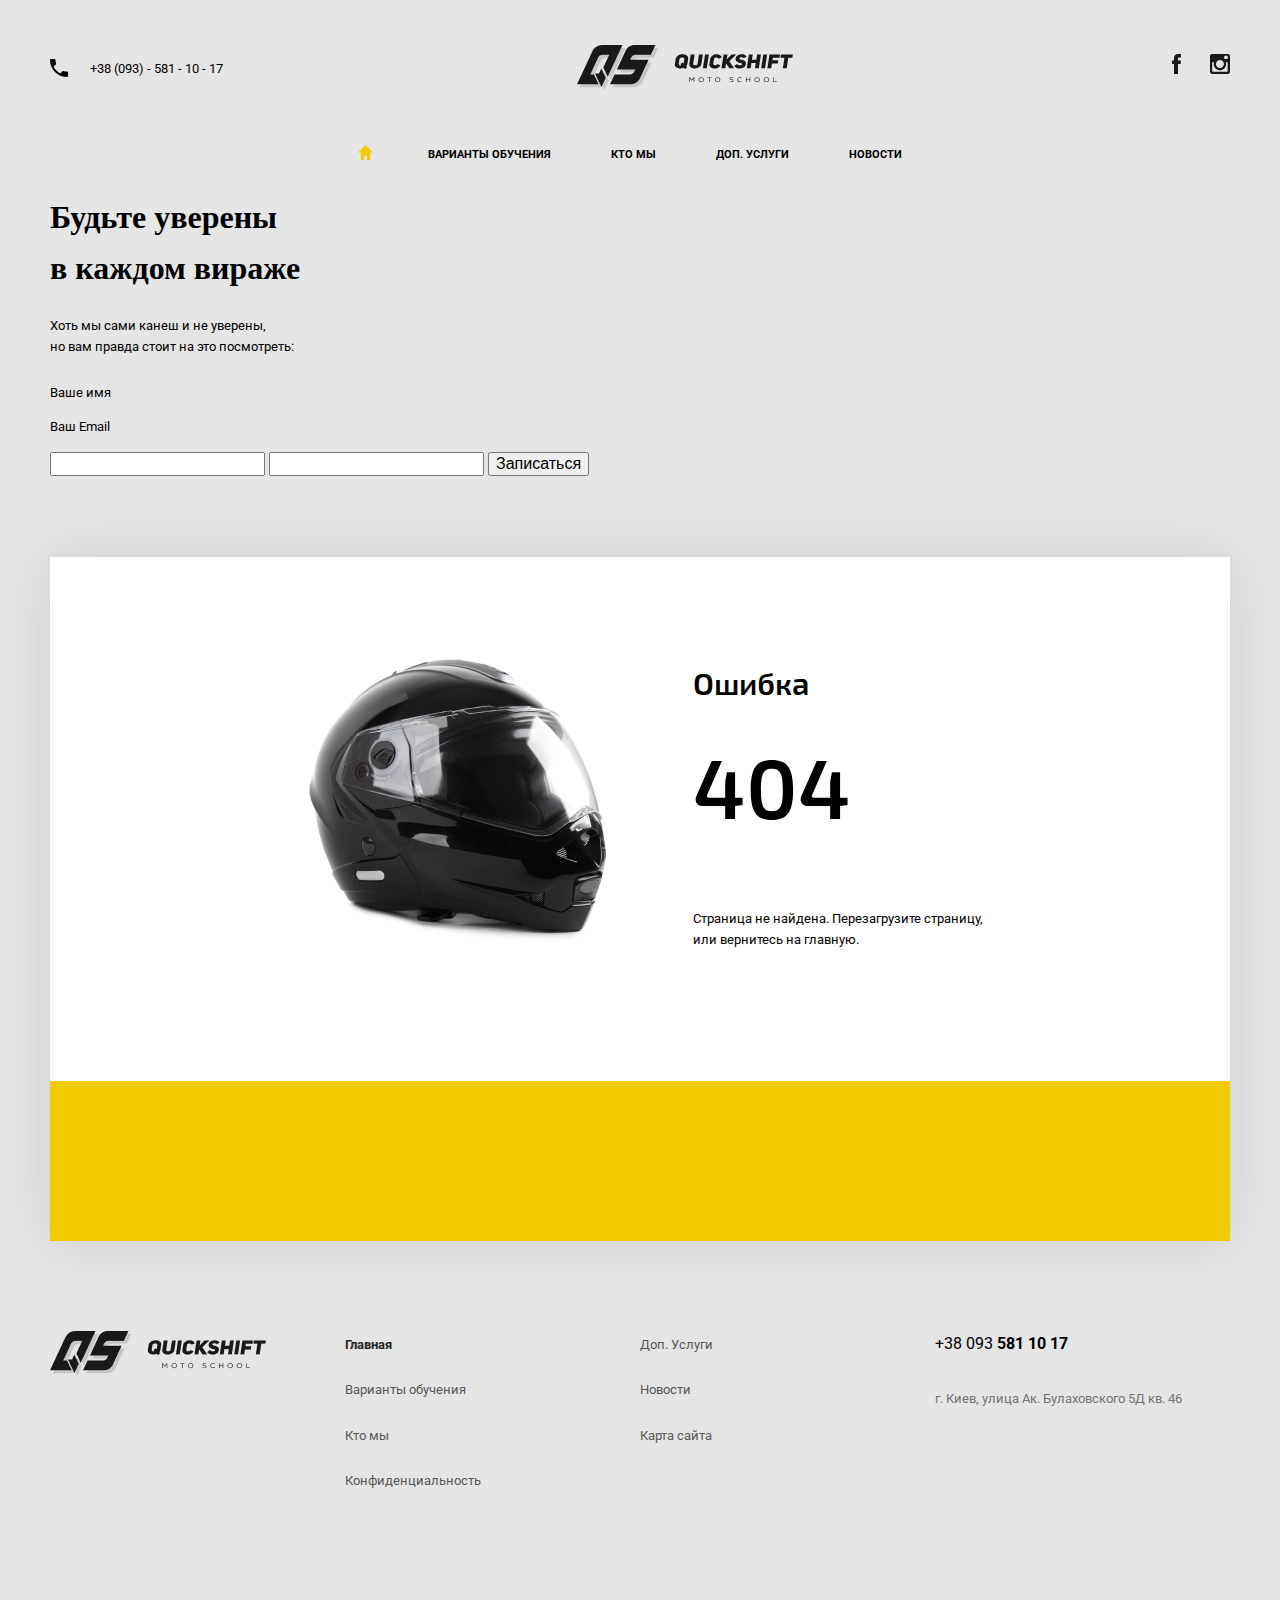
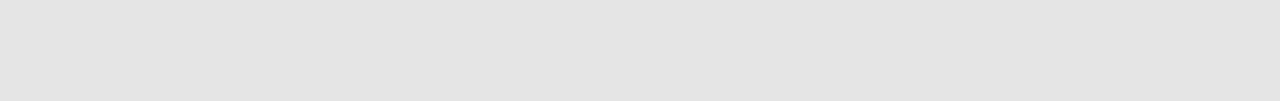
==== index.html @ 08771b9f "ver 1" ====
<!DOCTYPE html>
<html lang="ru-RU">

<head>
    <meta charset="UTF-8">
    <title>Document</title>
    <meta http-equiv="X-UA-Compatible" content="IE=edge, chrome=1">
    <meta name="viewport" content="width=1080">
    <link href="https://fonts.googleapis.com/css?family=Roboto" rel="stylesheet">
    <link rel="stylesheet" href="css/main.css">
</head>

<body>
    <div class="wrapper">
        <div class="maincontent">
            <header class="header">
                <div class="container">

                    <!-----=== header_top ===----->

                    <div class="header__top">
                        <div class="header__contacts">
                            <a href="#" class="header__phone">+38 (093) - 581 - 10 - 17</a>
                        </div>
                        <div class="logo"></div>
                        <div class="social">
                            <a href="facebook.com" class="fb social__links"></a>
                            <a href="instagram.com" class="in social__links"></a>
                        </div>
                    </div>

                    <!-----=== nav ===----->
                    <nav class="nav">
                        <ul class="menu">
                            <a href="#" class="home"></a>
                            <li class="menu__list"><a href="#" class="menu__item">Варианты обучения</a></li>
                            <li class="menu__list"><a href="#" class="menu__item">Кто мы</a></li>
                            <li class="menu__list"><a href="#" class="menu__item">Доп. услуги</a></li>
                            <li class="menu__list"><a href="#" class="menu__item">Новости</a></li>
                        </ul>
                    </nav>

                    <!-----=== header_mid ===----->
                    <div class="header__mid">
                        <h1 class="header__text"><span>Будьте уверены</span> <br> в каждом вираже</h1>
                        <div class="header__span">
                            <p>Хоть мы сами канеш и не уверены,<br> но вам правда стоит на это посмотреть:</p>
                        </div>
                    </div>

                    <!-----=== header_bot ===----->
                    <div class="header__bot">
                        <p class="header__inline">Ваше имя</p>
                        <p class="header__inline">Ваш Email</p>
                        <form class="form">
                            <input class="form__input" />
                            <input class="form__input" />
                            <button class="form__button" type="submit" form="application">Записаться </button>
                        </form>
                    </div>
                </div>
            </header>
            <div class="content container">
                <div class="error">
                    <div class="error__logo"></div>
                    <div class="error__text">
                        <h3>Ошибка</h3>
                        <h1>404</h1>
                        <p>Страница не найдена. Перезагрузите страницу, <br>
или вернитесь на главную.</p>
                    </div>
                </div>
                <div class="yellow"></div>
            </div>
        </div>

    </div>
    <footer class="footer container">
        <div class="footer__block">
            <div class="logo_black"></div>
        </div>
        <div class="footer__block">
            <ul class="footer__menu">
                <li class="footer__list footer__list_active"><a href="#" class="footer__link">Главная</a></li>
                <li class="footer__list"><a href="#" class="footer__link">Варианты обучения</a></li>
                <li class="footer__list"><a href="#" class="footer__link">Кто мы</a></li>
                <li class="footer__list"><a href="#" class="footer__link">Конфиденциальность</a></li>
            </ul>
        </div>
        <div class="footer__block">
            <ul class="footer__menu">
                <li class="footer__list"><a href="#" class="footer__link">Доп. Услуги</a></li>
                <li class="footer__list"><a href="#" class="footer__link">Новости</a></li>
                <li class="footer__list"><a href="#" class="footer__link">Карта сайта</a></li>
            </ul>
        </div>
        <div class="footer__block">
           <div class="footer__phone">+38 093 <span>581 10 17</span></div>
           <div class="footer__adress">
           <p class="footer__adress">г. Киев, улица Ак. Булаховского 5Д
кв. 46</p>
       </div>
        </div>

    </footer>
</body>

</html>
---- css/main.css ----
/*@font-face {
    font-family:'Open Sans Light';
    src: url('../fonts/opensans/Open Sans Light.eot');
	src: url('../fonts/opensans/Open Sans Light.eot?#iefix') format('embedded-opentype'),
		url('../fonts/opensans/Open Sans Light.woff') format('woff'),
		url('../fonts/opensans/Open Sans Light.ttf') format('truetype');
    font-weight: 300;
    font-style: normal;
    font-stretch: normal;
    unicode-range: U+0020-2212;
}
@font-face {
    font-family:'Open Sans';
    src: url('../fonts/opensans/Open Sans Regular.eot');
	src: url('../fonts/opensans/Open Sans Regular.eot?#iefix') format('embedded-opentype'),
		url('../fonts/opensans/Open Sans Regular.woff') format('woff'),
		url('../fonts/opensans/Open Sans Regular.ttf') format('truetype');
    font-weight: 400;
    font-style: normal;
    font-stretch: normal;
    unicode-range: U+0020-2212;
}
@font-face {
    font-family:'Open Sans SemiBold';
    src: url('../fonts/opensans/Open Sans SemiBold.eot');
	src: url('../fonts/opensans/Open Sans SemiBold.eot?#iefix') format('embedded-opentype'),
		url('../fonts/opensans/Open Sans SemiBold.woff') format('woff'),
		url('../fonts/opensans/Open Sans SemiBold.ttf') format('truetype');
    font-weight: 600;
    font-style: normal;
    font-stretch: normal;
    unicode-range: U+0020-2074;
}
@font-face {
    font-family:'Open Sans Italic';
    src: url('../fonts/opensans/Open Sans Italic.eot');
	src: url('Open Sans Italic.eot?#iefix') format('embedded-opentype'),
		url('../fonts/opensans/Open Sans Italic.woff') format('woff'),
		url('../fonts/opensans/Open Sans Italic.ttf') format('truetype');
    font-weight: 400;
    font-style: italic;
    font-stretch: normal;
    unicode-range: U+0020-2074;
}*/
@font-face {
  font-family: 'Open Sans';
  src: url("../fonts/OpenSans.eot");
  src: url("../fonts/OpenSans.eot?#iefix") format("embedded-opentype"), url("../fonts/OpenSans.woff2") format("woff2"), url("../fonts/OpenSans.woff") format("woff"), url("../fonts/OpenSans.ttf") format("truetype");
  font-weight: normal;
  font-style: normal; }

@font-face {
  font-family: 'OpenSans-Light';
  src: url("../fonts/OpenSans-Light.eot?#iefix") format("embedded-opentype"), url("../fonts/OpenSans-Light.woff") format("woff"), url("../fonts/OpenSans-Light.ttf") format("truetype"), url("../fonts/OpenSans-Light.svg#OpenSans-Light") format("svg");
  font-weight: normal;
  font-style: normal; }

@font-face {
  font-family: 'OpenSans-Bold';
  src: url("../fonts/OpenSans-Bold.eot?#iefix") format("embedded-opentype"), url("../fonts/OpenSans-Bold.woff") format("woff"), url("../fonts/OpenSans-Bold.ttf") format("truetype"), url("../fonts/OpenSans-Bold.svg#OpenSans-Bold") format("svg");
  font-weight: normal;
  font-style: normal; }

@font-face {
  font-family: 'OpenSans-Semibold';
  src: url("../fonts/OpenSans-Semibold.eot?#iefix") format("embedded-opentype"), url("../fonts/OpenSans-Semibold.woff") format("woff"), url("../fonts/OpenSans-Semibold.ttf") format("truetype"), url("../fonts/OpenSans-Semibold.svg#OpenSans-Semibold") format("svg");
  font-weight: normal;
  font-style: normal; }

@font-face {
  font-family: 'Open Sans Bold';
  src: url("../fonts/OpenSans-Bold.eot");
  src: url("../fonts/OpenSans-Bold.eot?#iefix") format("embedded-opentype"), url("../fonts/OpenSans-Bold.woff") format("woff"), url("../fonts/OpenSans-Bold.ttf") format("truetype");
  font-weight: 700;
  font-style: normal;
  font-stretch: normal;
  unicode-range: U+0020-2074; }

@font-face {
  font-family: 'Open Sans Italic';
  src: url("../fonts/OpenSansItalicc.eot");
  src: url("../fonts/OpenSansItalic.eot?#iefix") format("embedded-opentype"), url("../fonts/OpenSansItalic.woff") format("woff"), url("../fonts/OpenSansItalic.ttf") format("truetype");
  font-weight: 400;
  font-style: italic;
  font-stretch: normal;
  unicode-range: U+0020-2074; }

@font-face {
  font-family: 'Adobe Caslon Pro Semibold';
  src: url("../fonts/acaslon/ACaslonPro-Semibold.eot");
  src: url("../fonts/acaslon/ACaslonPro-Semibold.eot?#iefix") format("embedded-opentype"), url("../fonts/acaslon/ACaslonPro-Semibold.woff") format("woff"), url("../fonts/acaslon/ACaslonPro-Semibold.ttf") format("truetype");
  font-weight: normal;
  font-style: normal; }

@font-face {
  font-family: 'Adobe Caslon Pro';
  src: url("../fonts/acaslon/ACaslonPro-Regular.eot");
  src: url("../fonts/acaslon/ACaslonPro-Regular.eot?#iefix") format("embedded-opentype"), url("../fonts/acaslon/ACaslonPro-Regular.woff") format("woff"), url("../fonts/acaslon/ACaslonPro-Regular.ttf") format("truetype");
  font-weight: 400;
  font-style: normal;
  font-stretch: normal;
  unicode-range: U+0020-00FE; }

@font-face {
  font-family: 'Gotham Pro';
  src: url("../fonts/gotham/GothamPro.eot");
  src: url("../fonts/gotham/GothamPro.eot?#iefix") format("embedded-opentype"), url("../fonts/gotham/GothamPro.woff") format("woff"), url("../fonts/gotham/GothamPro.ttf") format("truetype");
  font-weight: 400;
  font-style: normal;
  font-stretch: normal;
  unicode-range: U+0020-00FE; }

@font-face {
  font-family: 'Exo2-Regular';
  src: url("../fonts/Exo2-Regular.eot?#iefix") format("embedded-opentype"), url("../fonts/Exo2-Regular.woff") format("woff"), url("../fonts/Exo2-Regular.ttf") format("truetype"), url("../fonts/Exo2-Regular.svg#Exo2-Regular") format("svg");
  font-weight: normal;
  font-style: normal; }

@font-face {
  font-family: 'Exo2-SemiBold';
  src: url("../fonts/Exo2-SemiBold.eot?#iefix") format("embedded-opentype"), url("../fonts/Exo2-SemiBold.otf") format("opentype"), url("../fonts/Exo2-SemiBold.woff") format("woff"), url("../fonts/Exo2-SemiBold.ttf") format("truetype"), url("../fonts/Exo2-SemiBold.svg#Exo2-SemiBold") format("svg");
  font-weight: normal;
  font-style: normal; }

@font-face {
  font-family: 'Exo2-Light';
  src: url("../fonts/Exo2-0-Light.eot?#iefix") format("embedded-opentype"), url("../fonts/Exo2-0-Light.otf") format("opentype"), url("../fonts/Exo2-0-Light.woff") format("woff"), url("../fonts/Exo2-0-Light.ttf") format("truetype"), url("../fonts/Exo2-0-Light.svg#Exo2.0-Light") format("svg");
  font-weight: normal;
  font-style: normal; }

/*
@font-face {
    font-family: 'Adobe Caslon Pro';
    src: url('../fonts/ACaslonPro-Semibold.eot');
    src: url('../fonts/ACaslonPro-Semibold.eot?#iefix') format('embedded-opentype'), url('../fonts/ACaslonPro-Semibold.woff') format('woff'), url('../fonts/ACaslonPro-Semibold.ttf') format('truetype');
    font-weight: normal;
    font-style: normal;
}

@font-face {
    font-family: 'Gotham Pro';
    src: url('../fonts/GothamPro.eot');
    src: url('../fonts/GothamPro.eot?#iefix') format('embedded-opentype'), url('../fonts/GothamPro.woff2') format('woff2'), url('../fonts/GothamPro.woff') format('woff');
    font-weight: normal;
    font-style: normal;
}

@font-face {
    font-family: 'Open Sans';
    src: url('../fonts/OpenSans.eot');
    src: url('../fonts/OpenSans.eot?#iefix') format('embedded-opentype'), url('../fonts/OpenSans.woff2') format('woff2'), url('../fonts/OpenSans.woff') format('woff'), url('../fonts/OpenSans.ttf') format('truetype');
    font-weight: normal;
    font-style: normal;
}


@font-face {
    font-family: 'OpenSans-Light';
    src: url('../fonts/OpenSans-Light.eot?#iefix') format('embedded-opentype'), url('../fonts/OpenSans-Light.woff') format('woff'), url('../fonts/OpenSans-Light.ttf') format('truetype'), url('../fonts/OpenSans-Light.svg#OpenSans-Light') format('svg');
    font-weight: normal;
    font-style: normal;
}


@font-face {
    font-family: 'OpenSans-Bold';
    src: url('../fonts/OpenSans-Bold.eot?#iefix') format('embedded-opentype'), url('../fonts/OpenSans-Bold.woff') format('woff'), url('../fonts/OpenSans-Bold.ttf') format('truetype'), url('../fonts/OpenSans-Bold.svg#OpenSans-Bold') format('svg');
    font-weight: normal;
    font-style: normal;
}

*/
* {
  -webkit-box-sizing: border-box;
  box-sizing: border-box; }

body, html {
  width: 100%;
  height: 100%; }

body {
  background-color: #E5E5E5;
  font-size: 16px;
  line-height: 1.6;
  -webkit-font-smoothing: antialiased; }

p {
  font-size: 13px;
  font-family: 'Roboto', sans-serif; }

.title {
  font-family: 'Exo2-SemiBold'; }

.wrapper {
  min-height: 100%;
  min-width: 1180px;
  position: relative;
  overflow: hidden; }

.wrapper::after {
  content: '';
  display: block;
  /*
    height: $footer-height;
*/
  overflow: hidden; }

.container {
  width: 1180px;
  margin: 0 auto;
  display: -webkit-box;
  display: -moz-box;
  display: -ms-flexbox;
  display: -webkit-flex;
  display: flex;
  -webkit-flex-direction: column;
  -moz-flex-direction: column;
  -ms-flex-direction: column;
  -webkit-box-orient: vertical;
  -webkit-box-direction: normal;
  flex-direction: column; }

.container__inner {
  width: 940px;
  margin: 0 auto; }

.content {
  -webkit-box-shadow: 0px 0px 60px 0px rgba(0, 0, 0, 0.1);
  -moz-box-shadow: 0px 0px 60px 0px rgba(0, 0, 0, 0.1);
  box-shadow: 0px 0px 60px 0px rgba(0, 0, 0, 0.1);
  background-color: #fff;
  margin-bottom: 70px; }

/*FOOTER*/
footer {
  height: 390px;
  min-width: 1180px;
  width: 100%;
  margin-top: -390px; }

/*! normalize.css v7.0.0 | MIT License | github.com/necolas/normalize.css */
/* Document
   ========================================================================== */
/**
 * 1. Correct the line height in all browsers.
 * 2. Prevent adjustments of font size after orientation changes in
 *    IE on Windows Phone and in iOS.
 */
html {
  line-height: 1.15;
  /* 1 */
  -ms-text-size-adjust: 100%;
  /* 2 */
  -webkit-text-size-adjust: 100%;
  /* 2 */ }

/* Sections
   ========================================================================== */
/**
 * Remove the margin in all browsers (opinionated).
 */
body {
  margin: 0; }

/**
 * Add the correct display in IE 9-.
 */
article,
aside,
footer,
header,
nav,
section {
  display: block; }

/**
 * Correct the font size and margin on `h1` elements within `section` and
 * `article` contexts in Chrome, Firefox, and Safari.
 */
h1 {
  font-size: 2em;
  margin: 0.67em 0; }

/* Grouping content
   ========================================================================== */
/**
 * Add the correct display in IE 9-.
 * 1. Add the correct display in IE.
 */
figcaption,
figure,
main {
  /* 1 */
  display: block; }

/**
 * Add the correct margin in IE 8.
 */
figure {
  margin: 1em 40px; }

/**
 * 1. Add the correct box sizing in Firefox.
 * 2. Show the overflow in Edge and IE.
 */
hr {
  -webkit-box-sizing: content-box;
  box-sizing: content-box;
  /* 1 */
  height: 0;
  /* 1 */
  overflow: visible;
  /* 2 */ }

/**
 * 1. Correct the inheritance and scaling of font size in all browsers.
 * 2. Correct the odd `em` font sizing in all browsers.
 */
pre {
  font-family: monospace, monospace;
  /* 1 */
  font-size: 1em;
  /* 2 */ }

/* Text-level semantics
   ========================================================================== */
/**
 * 1. Remove the gray background on active links in IE 10.
 * 2. Remove gaps in links underline in iOS 8+ and Safari 8+.
 */
a {
  background-color: transparent;
  /* 1 */
  -webkit-text-decoration-skip: objects;
  /* 2 */ }

/**
 * 1. Remove the bottom border in Chrome 57- and Firefox 39-.
 * 2. Add the correct text decoration in Chrome, Edge, IE, Opera, and Safari.
 */
abbr[title] {
  border-bottom: none;
  /* 1 */
  text-decoration: underline;
  /* 2 */
  -webkit-text-decoration: underline dotted;
  text-decoration: underline dotted;
  /* 2 */ }

/**
 * Prevent the duplicate application of `bolder` by the next rule in Safari 6.
 */
b,
strong {
  font-weight: inherit; }

/**
 * Add the correct font weight in Chrome, Edge, and Safari.
 */
b,
strong {
  font-weight: bolder; }

/**
 * 1. Correct the inheritance and scaling of font size in all browsers.
 * 2. Correct the odd `em` font sizing in all browsers.
 */
code,
kbd,
samp {
  font-family: monospace, monospace;
  /* 1 */
  font-size: 1em;
  /* 2 */ }

/**
 * Add the correct font style in Android 4.3-.
 */
dfn {
  font-style: italic; }

/**
 * Add the correct background and color in IE 9-.
 */
mark {
  background-color: #ff0;
  color: #000; }

/**
 * Add the correct font size in all browsers.
 */
small {
  font-size: 80%; }

/**
 * Prevent `sub` and `sup` elements from affecting the line height in
 * all browsers.
 */
sub,
sup {
  font-size: 75%;
  line-height: 0;
  position: relative;
  vertical-align: baseline; }

sub {
  bottom: -0.25em; }

sup {
  top: -0.5em; }

/* Embedded content
   ========================================================================== */
/**
 * Add the correct display in IE 9-.
 */
audio,
video {
  display: inline-block; }

/**
 * Add the correct display in iOS 4-7.
 */
audio:not([controls]) {
  display: none;
  height: 0; }

/**
 * Remove the border on images inside links in IE 10-.
 */
img {
  border-style: none; }

/**
 * Hide the overflow in IE.
 */
svg:not(:root) {
  overflow: hidden; }

/* Forms
   ========================================================================== */
/**
 * 1. Change the font styles in all browsers (opinionated).
 * 2. Remove the margin in Firefox and Safari.
 */
button,
input,
optgroup,
select,
textarea {
  font-family: sans-serif;
  /* 1 */
  font-size: 100%;
  /* 1 */
  line-height: 1.15;
  /* 1 */
  margin: 0;
  /* 2 */ }

/**
 * Show the overflow in IE.
 * 1. Show the overflow in Edge.
 */
button,
input {
  /* 1 */
  overflow: visible; }

/**
 * Remove the inheritance of text transform in Edge, Firefox, and IE.
 * 1. Remove the inheritance of text transform in Firefox.
 */
button,
select {
  /* 1 */
  text-transform: none; }

/**
 * 1. Prevent a WebKit bug where (2) destroys native `audio` and `video`
 *    controls in Android 4.
 * 2. Correct the inability to style clickable types in iOS and Safari.
 */
button,
html [type="button"],
[type="reset"],
[type="submit"] {
  -webkit-appearance: button;
  /* 2 */ }

/**
 * Remove the inner border and padding in Firefox.
 */
button::-moz-focus-inner,
[type="button"]::-moz-focus-inner,
[type="reset"]::-moz-focus-inner,
[type="submit"]::-moz-focus-inner {
  border-style: none;
  padding: 0; }

/**
 * Restore the focus styles unset by the previous rule.
 */
button:-moz-focusring,
[type="button"]:-moz-focusring,
[type="reset"]:-moz-focusring,
[type="submit"]:-moz-focusring {
  outline: 1px dotted ButtonText; }

/**
 * Correct the padding in Firefox.
 */
fieldset {
  padding: 0.35em 0.75em 0.625em; }

/**
 * 1. Correct the text wrapping in Edge and IE.
 * 2. Correct the color inheritance from `fieldset` elements in IE.
 * 3. Remove the padding so developers are not caught out when they zero out
 *    `fieldset` elements in all browsers.
 */
legend {
  -webkit-box-sizing: border-box;
  box-sizing: border-box;
  /* 1 */
  color: inherit;
  /* 2 */
  display: table;
  /* 1 */
  max-width: 100%;
  /* 1 */
  padding: 0;
  /* 3 */
  white-space: normal;
  /* 1 */ }

/**
 * 1. Add the correct display in IE 9-.
 * 2. Add the correct vertical alignment in Chrome, Firefox, and Opera.
 */
progress {
  display: inline-block;
  /* 1 */
  vertical-align: baseline;
  /* 2 */ }

/**
 * Remove the default vertical scrollbar in IE.
 */
textarea {
  overflow: auto; }

/**
 * 1. Add the correct box sizing in IE 10-.
 * 2. Remove the padding in IE 10-.
 */
[type="checkbox"],
[type="radio"] {
  -webkit-box-sizing: border-box;
  box-sizing: border-box;
  /* 1 */
  padding: 0;
  /* 2 */ }

/**
 * Correct the cursor style of increment and decrement buttons in Chrome.
 */
[type="number"]::-webkit-inner-spin-button,
[type="number"]::-webkit-outer-spin-button {
  height: auto; }

/**
 * 1. Correct the odd appearance in Chrome and Safari.
 * 2. Correct the outline style in Safari.
 */
[type="search"] {
  -webkit-appearance: textfield;
  /* 1 */
  outline-offset: -2px;
  /* 2 */ }

/**
 * Remove the inner padding and cancel buttons in Chrome and Safari on macOS.
 */
[type="search"]::-webkit-search-cancel-button,
[type="search"]::-webkit-search-decoration {
  -webkit-appearance: none; }

/**
 * 1. Correct the inability to style clickable types in iOS and Safari.
 * 2. Change font properties to `inherit` in Safari.
 */
::-webkit-file-upload-button {
  -webkit-appearance: button;
  /* 1 */
  font: inherit;
  /* 2 */ }

/* Interactive
   ========================================================================== */
/*
 * Add the correct display in IE 9-.
 * 1. Add the correct display in Edge, IE, and Firefox.
 */
details,
menu {
  display: block; }

/*
 * Add the correct display in all browsers.
 */
summary {
  display: list-item; }

/* Scripting
   ========================================================================== */
/**
 * Add the correct display in IE 9-.
 */
canvas {
  display: inline-block; }

/**
 * Add the correct display in IE.
 */
template {
  display: none; }

/* Hidden
   ========================================================================== */
/**
 * Add the correct display in IE 10-.
 */
[hidden] {
  display: none; }

.header {
  margin-bottom: 80px; }

.header__top {
  width: 100%;
  height: 135px;
  display: -webkit-box;
  display: -moz-box;
  display: -ms-flexbox;
  display: -webkit-flex;
  display: flex;
  -webkit-flex-direction: row;
  -moz-flex-direction: row;
  -ms-flex-direction: row;
  -webkit-box-orient: horizontal;
  -webkit-box-direction: normal;
  flex-direction: row;
  -webkit-justify-content: space-between;
  -moz-justify-content: space-between;
  -ms-justify-content: space-between;
  -webkit-box-pack: justify;
  justify-content: space-between;
  -ms-flex-pack: space-between;
  -webkit-align-items: center;
  -moz-align-items: center;
  -ms-align-items: center;
  -webkit-box-align: center;
  -ms-flex-align: center;
  align-items: center; }

.header__phone {
  padding: 5px 0 5px 40px;
  text-decoration: none;
  font-family: 'Roboto', sans-serif;
  font-size: 13px;
  color: #000;
  background: url(../img/phone_black.svg) left no-repeat; }
  .header__phone span {
    font-weight: bold; }

.logo {
  height: 45px;
  width: 216px;
  background: url(../img/logo_black.svg) center no-repeat; }

.social__links {
  display: inline-block;
  width: 20px;
  height: 20px;
  color: #fff;
  text-decoration: none;
  margin-left: 20px; }

.fb {
  background: url(../img/fb_black.svg) center no-repeat; }

.in {
  background: url(../img/in_black.svg) center no-repeat; }

.menu {
  display: -webkit-box;
  display: -moz-box;
  display: -ms-flexbox;
  display: -webkit-flex;
  display: flex;
  -webkit-flex-direction: row;
  -moz-flex-direction: row;
  -ms-flex-direction: row;
  -webkit-box-orient: horizontal;
  -webkit-box-direction: normal;
  flex-direction: row;
  -webkit-justify-content: center;
  -moz-justify-content: center;
  -ms-justify-content: center;
  -webkit-box-pack: center;
  justify-content: center;
  -ms-flex-pack: center;
  -webkit-align-items: center;
  -moz-align-items: center;
  -ms-align-items: center;
  -webkit-box-align: center;
  -ms-flex-align: center;
  align-items: center;
  margin: 0 30px 0 0; }

.menu__item {
  text-decoration: none;
  text-transform: uppercase;
  color: #000;
  font-size: 11px;
  font-family: 'Roboto', sans-serif;
  font-weight: bold; }

.menu__list {
  list-style: none;
  background: url(../img/ellipse_grey.svg) left no-repeat;
  padding: 5px 30px; }

.home {
  display: inline-block;
  margin-right: 25px;
  width: 15px;
  height: 15px;
  background: url(../img/home.svg) center no-repeat; }

/*
.header {
    width: 100%;
    color: #fff;
    background: url(../img/header_bg2.png) center right no-repeat;
    background-color: #191919; 
}


.header__phone {
    color: #fff;
    background: url(../img/phone.png) left no-repeat;
}
.logo {
    background: url(../img/logo.png) center no-repeat;
}
.fb {
    background: url(../img/fb.png) center no-repeat;
}
.in {
    background: url(../img/in.png) center no-repeat;
}

.menu__item {
    color: #fff;
}
.menu__list {
    background: url(../img/ellipse.png) left no-repeat;
}

.header__mid {
    margin-top: 40px;
}
.header__text {
    font-size: 44px;
    font-family: 'Exo2-SemiBold';
    span {
        color: $yellow;
    }
}
.header__span {
    border-left: 4px solid $yellow;
    padding-left: 20px;
    margin-top: 40px;
}
.header__bot {
    margin-top: 80px;
    margin-bottom: 120px;
}
.header__inline {
    display: inline-block;
    width: 230px;
}
.form__input {
    width: 220px;
    height: 50px;
    padding: 10px;
    background-color: transparent;
    border: 1px solid #fff;
    margin-right: 10px;
    color: #fff;
}
.form__button {
    background-color: $yellow;
    font-family: 'Roboto', sans-serif;
    text-transform: uppercase;
    font-weight: bold;
    color: #333333;
    font-size: 13px;
    border: 0;
    width: 220px;
    height: 50px;
}

*/
.footer {
  padding: 20px 0 120px;
  -webkit-flex-direction: row;
  -moz-flex-direction: row;
  -ms-flex-direction: row;
  -webkit-box-orient: horizontal;
  -webkit-box-direction: normal;
  flex-direction: row; }

.footer__block {
  width: 25%; }

.logo_black {
  width: 216px;
  height: 45px;
  background: url(../img/logo_black.png) center no-repeat; }

.footer__menu {
  margin: 0;
  padding: 0; }

.footer__list {
  list-style: none;
  margin-bottom: 20px; }

.footer__list_active .footer__link {
  color: #252525;
  font-weight: bold;
  opacity: 1; }

.footer__link {
  font-size: 13px;
  font-family: 'Roboto', sans-serif;
  text-decoration: none;
  color: #333333;
  opacity: 0.8; }

.footer__phone {
  font-size: 16px;
  font-family: 'Roboto', sans-serif;
  padding-bottom: 20px;
  background: url(../img/line.png) left bottom no-repeat; }
  .footer__phone span {
    font-weight: bold; }

.footer__adress {
  color: #333333;
  opacity: 0.8; }

.error {
  height: 474px;
  display: -webkit-box;
  display: -moz-box;
  display: -ms-flexbox;
  display: -webkit-flex;
  display: flex;
  -webkit-flex-direction: row;
  -moz-flex-direction: row;
  -ms-flex-direction: row;
  -webkit-box-orient: horizontal;
  -webkit-box-direction: normal;
  flex-direction: row;
  -webkit-justify-content: center;
  -moz-justify-content: center;
  -ms-justify-content: center;
  -webkit-box-pack: center;
  justify-content: center;
  -ms-flex-pack: center; }

.error__logo {
  display: inline-block;
  width: 316px;
  height: 474px;
  background: url(../img/404.png) center no-repeat;
  margin-right: 80px; }

.error__text h3 {
  padding-top: 70px;
  font-size: 31px;
  font-family: 'Exo2-SemiBold'; }

.error__text h1 {
  font-size: 84px;
  font-family: 'Exo2-SemiBold';
  margin-top: -20px; }

.yellow {
  width: 100%;
  height: 160px;
  background-color: #F2CA00;
  margin-top: 50px; }

.course__info {
  padding-top: 480px;
  margin-top: 30px;
  margin-bottom: 80px;
  background: url(../img/course/head.png) top no-repeat; }

.course__wrap {
  display: -webkit-box;
  display: -moz-box;
  display: -ms-flexbox;
  display: -webkit-flex;
  display: flex;
  -webkit-flex-direction: row;
  -moz-flex-direction: row;
  -ms-flex-direction: row;
  -webkit-box-orient: horizontal;
  -webkit-box-direction: normal;
  flex-direction: row; }

.course__text {
  width: 50%; }
  .course__text p {
    font-size: 14px; }

.course__details {
  width: 50%;
  padding-left: 140px; }
  .course__details p {
    font-size: 14px; }
  .course__details span {
    font-weight: bold; }

.teachers {
  display: -webkit-box;
  display: -moz-box;
  display: -ms-flexbox;
  display: -webkit-flex;
  display: flex;
  -webkit-flex-direction: row;
  -moz-flex-direction: row;
  -ms-flex-direction: row;
  -webkit-box-orient: horizontal;
  -webkit-box-direction: normal;
  flex-direction: row;
  -webkit-justify-content: center;
  -moz-justify-content: center;
  -ms-justify-content: center;
  -webkit-box-pack: center;
  justify-content: center;
  -ms-flex-pack: center;
  margin: 40px 0 60px; }

.teachers__item {
  width: 180px;
  text-align: center;
  margin: 40px; }

.teachers__foto {
  width: 120px;
  height: 120px;
  border-radius: 50%;
  margin: 0 auto;
  border: 1px solid grey; }
  .teachers__foto img {
    width: 100%; }

.teachers__name {
  color: #F2CA00;
  font-size: 18px; }

.topic {
  margin-bottom: 120px; }

.news__wrap {
  display: -webkit-box;
  display: -moz-box;
  display: -ms-flexbox;
  display: -webkit-flex;
  display: flex;
  -webkit-flex-direction: row;
  -moz-flex-direction: row;
  -ms-flex-direction: row;
  -webkit-box-orient: horizontal;
  -webkit-box-direction: normal;
  flex-direction: row;
  -webkit-justify-content: space-between;
  -moz-justify-content: space-between;
  -ms-justify-content: space-between;
  -webkit-box-pack: justify;
  justify-content: space-between;
  -ms-flex-pack: space-between; }

.news__menu {
  width: 220px; }
  .news__menu p {
    width: 180px; }

.news__list {
  margin: 0;
  padding: 0; }

.news__item {
  list-style: none;
  padding-bottom: 15px;
  margin-bottom: 12px;
  border-bottom: 1px solid #E5E5E5; }

.news__item-active .news__link {
  font-family: 'Exo2-SemiBold';
  color: #333333; }

.news__link {
  text-decoration: none;
  font-family: 'Exo2-Regular';
  color: #808080; }

.news__content {
  width: 700px;
  display: -webkit-box;
  display: -moz-box;
  display: -ms-flexbox;
  display: -webkit-flex;
  display: flex;
  -webkit-flex-direction: row;
  -moz-flex-direction: row;
  -ms-flex-direction: row;
  -webkit-box-orient: horizontal;
  -webkit-box-direction: normal;
  flex-direction: row;
  /*@include justify-content(space-between);*/
  -webkit-flex-wrap: wrap;
  -moz-flex-wrap: wrap;
  -ms-flex-wrap: wrap;
  flex-wrap: wrap; }

.news-block {
  width: 220px;
  margin-bottom: 50px; }

.news-block:nth-child(3n+2) {
  margin: 0 20px; }

.news-block__img-wrap {
  width: 100%;
  height: 140px;
  display: inline-block;
  overflow: hidden; }
  .news-block__img-wrap img {
    height: 100%; }

.news-block__link {
  text-decoration: none; }

.news--block_title {
  font-family: 'Exo2-SemiBold';
  padding-bottom: 15px;
  margin-bottom: 15px;
  color: #333333;
  background: url(../img/line.png) left bottom no-repeat; }

.news--block_desc {
  color: #808080;
  font-size: 12px; }

.topic__content {
  width: 456px;
  margin: 0 auto; }
  .topic__content img {
    width: 100%; }
  .topic__content .title {
    background: url(../img/line.png) left bottom no-repeat;
    padding-bottom: 10px;
    margin-bottom: 30px; }
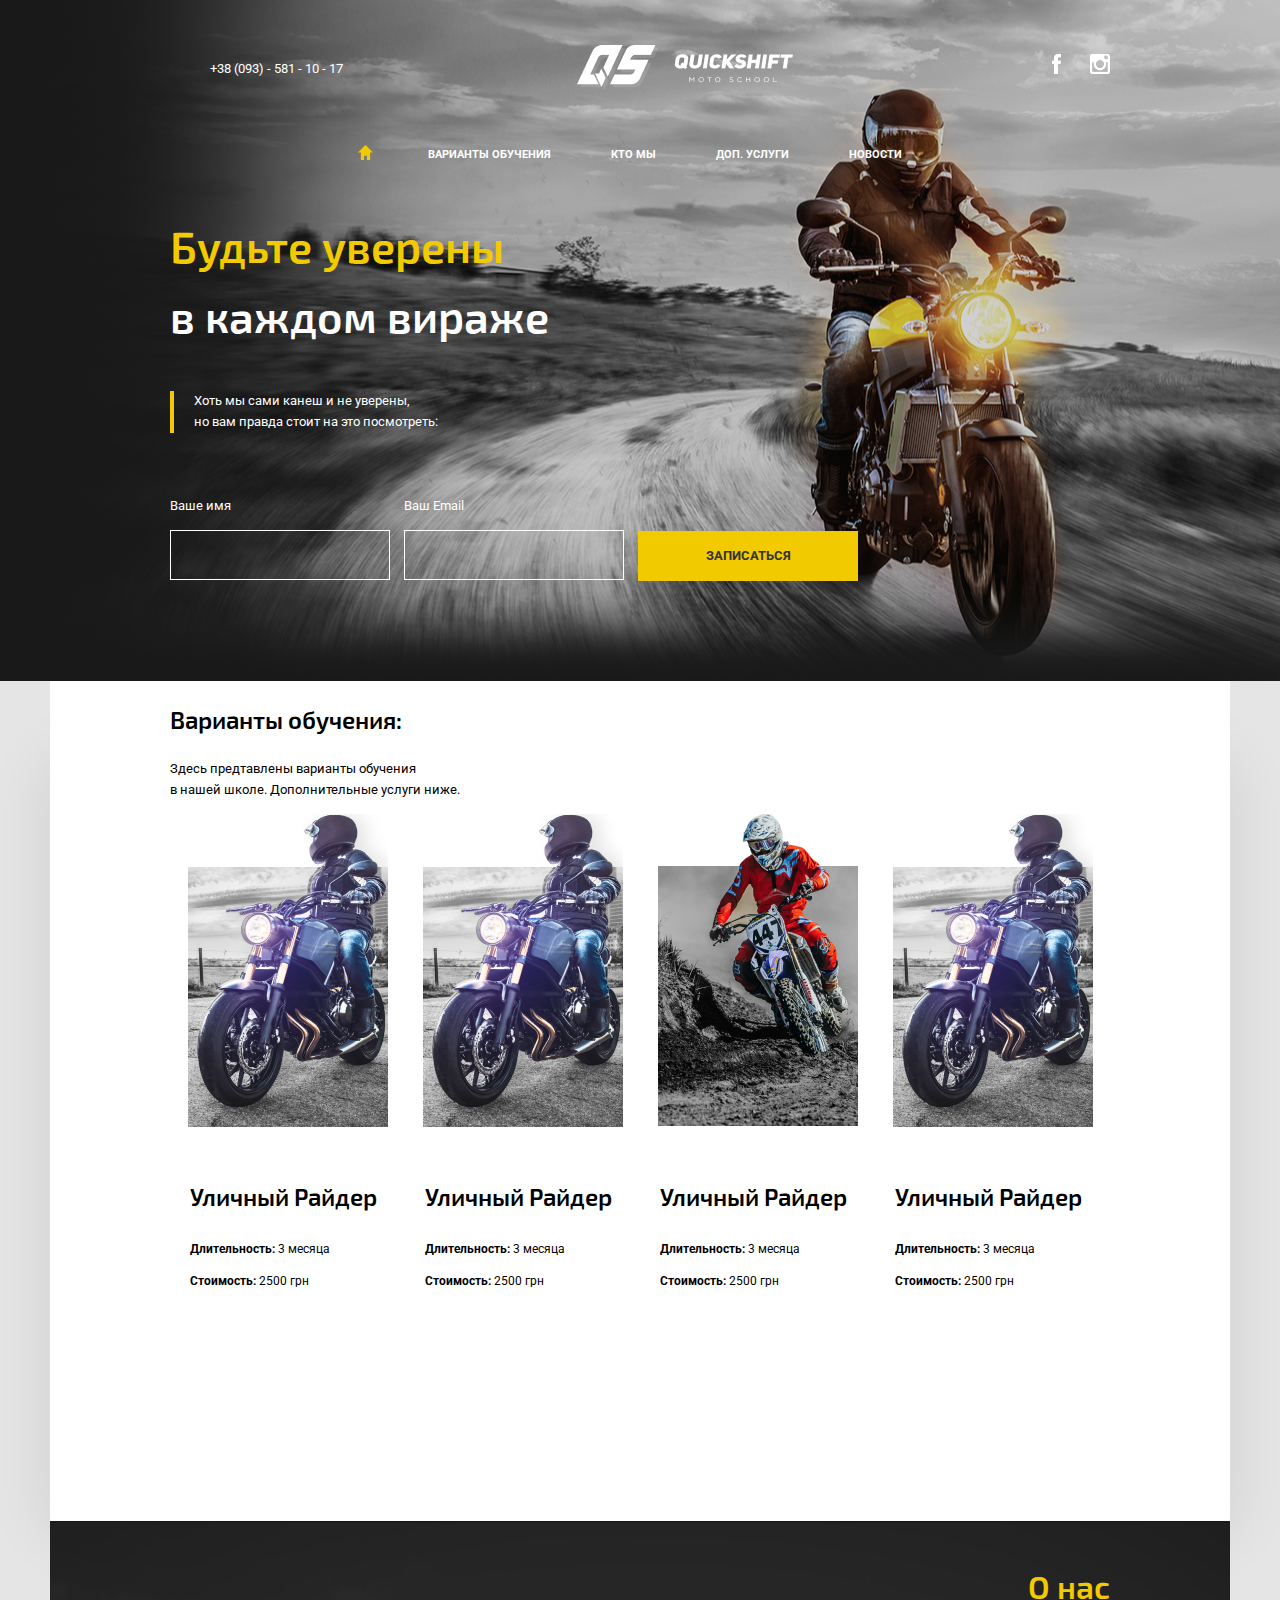
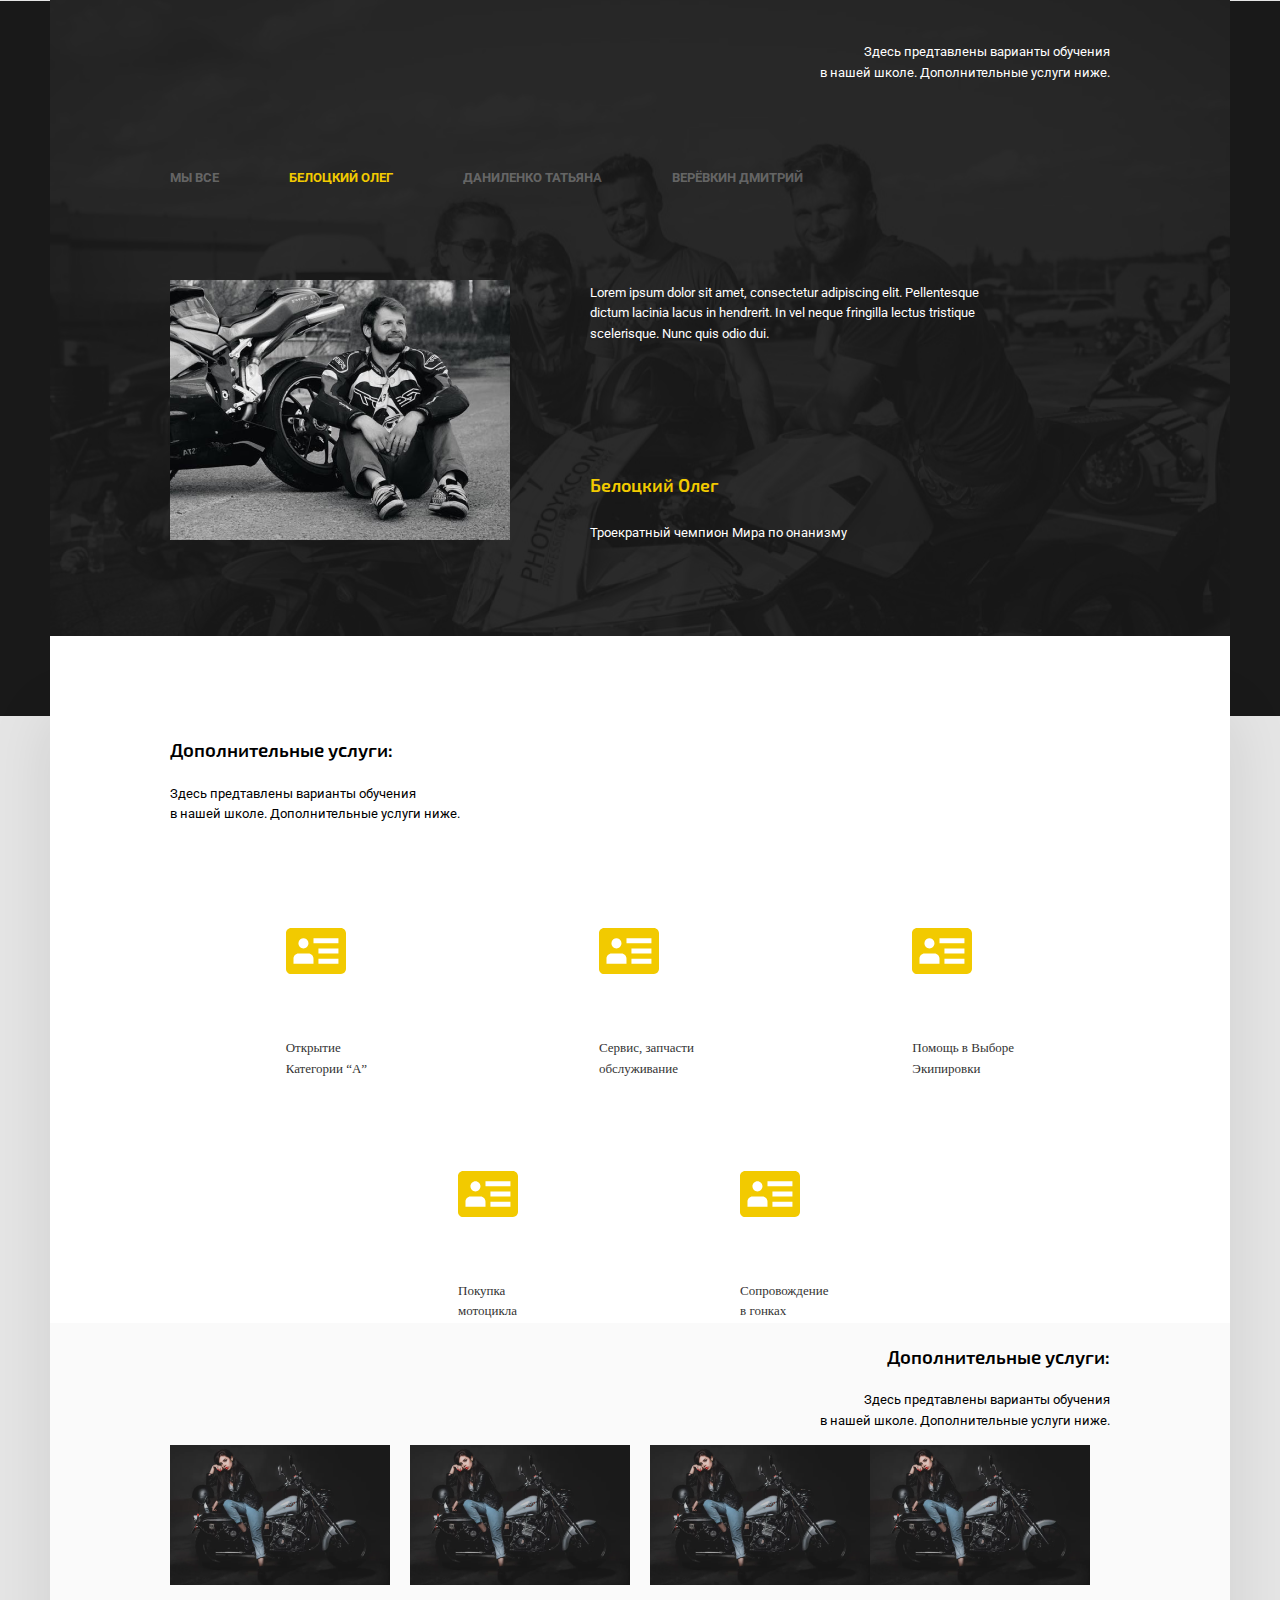
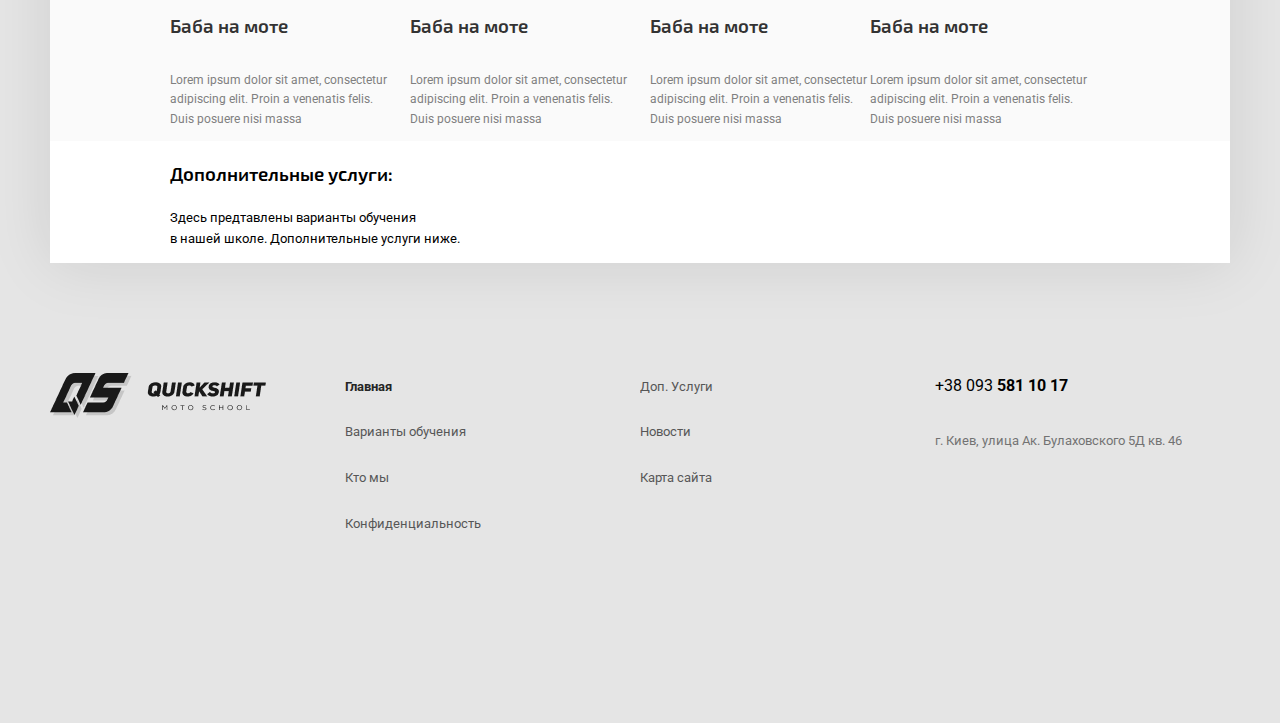
==== commit f7f3c618: "ver 0.2" ====
--- a/index.html
+++ b/index.html
@@ -8,6 +8,89 @@
     <meta name="viewport" content="width=1080">
     <link href="https://fonts.googleapis.com/css?family=Roboto" rel="stylesheet">
     <link rel="stylesheet" href="css/main.css">
+    <style>
+        .header {
+            width: 100%;
+            color: #fff;
+            background: url(img/header_bg2.png) center right no-repeat;
+            background-color: #191919;
+        }
+        
+        .header__phone {
+            color: #fff;
+            background: url(img/phone.png) left no-repeat;
+        }
+        
+        .logo {
+            background: url(img/logo.png) center no-repeat;
+        }
+        
+        .fb {
+            background: url(img/fb.png) center no-repeat;
+        }
+        
+        .in {
+            background: url(img/in.png) center no-repeat;
+        }
+        
+        .menu__item {
+            color: #fff;
+        }
+        
+        .menu__list {
+            background: url(../img/ellipse.png) left no-repeat;
+        }
+        
+        .header__mid {
+            margin-top: 40px;
+        }
+        
+        .header__text {
+            font-size: 44px;
+            font-family: 'Exo2-SemiBold';
+            span {
+                color: #F2CA00;
+            }
+        }
+        
+        .header__span {
+            border-left: 4px solid #F2CA00;
+            padding-left: 20px;
+            margin-top: 40px;
+        }
+        
+        .header__bot {
+            margin-top: 50px;
+            margin-bottom: 100px;
+        }
+        
+        .header__inline {
+            display: inline-block;
+            width: 230px;
+        }
+        
+        .form__input {
+            width: 220px;
+            height: 50px;
+            padding: 10px;
+            background-color: transparent;
+            border: 1px solid #fff;
+            margin-right: 10px;
+            color: #fff;
+        }
+        
+        .form__button {
+            background-color: #F2CA00;
+            font-family: 'Roboto', sans-serif;
+            text-transform: uppercase;
+            font-weight: bold;
+            color: #333333;
+            font-size: 13px;
+            border: 0;
+            width: 220px;
+            height: 50px;
+        }
+    </style>
 </head>
 
 <body>
@@ -15,62 +98,252 @@
         <div class="maincontent">
             <header class="header">
                 <div class="container">
-
-                    <!-----=== header_top ===----->
-
-                    <div class="header__top">
-                        <div class="header__contacts">
-                            <a href="#" class="header__phone">+38 (093) - 581 - 10 - 17</a>
-                        </div>
-                        <div class="logo"></div>
-                        <div class="social">
-                            <a href="facebook.com" class="fb social__links"></a>
-                            <a href="instagram.com" class="in social__links"></a>
-                        </div>
-                    </div>
-
-                    <!-----=== nav ===----->
-                    <nav class="nav">
-                        <ul class="menu">
-                            <a href="#" class="home"></a>
-                            <li class="menu__list"><a href="#" class="menu__item">Варианты обучения</a></li>
-                            <li class="menu__list"><a href="#" class="menu__item">Кто мы</a></li>
-                            <li class="menu__list"><a href="#" class="menu__item">Доп. услуги</a></li>
-                            <li class="menu__list"><a href="#" class="menu__item">Новости</a></li>
-                        </ul>
-                    </nav>
-
-                    <!-----=== header_mid ===----->
-                    <div class="header__mid">
-                        <h1 class="header__text"><span>Будьте уверены</span> <br> в каждом вираже</h1>
-                        <div class="header__span">
-                            <p>Хоть мы сами канеш и не уверены,<br> но вам правда стоит на это посмотреть:</p>
-                        </div>
-                    </div>
-
-                    <!-----=== header_bot ===----->
-                    <div class="header__bot">
-                        <p class="header__inline">Ваше имя</p>
-                        <p class="header__inline">Ваш Email</p>
-                        <form class="form">
-                            <input class="form__input" />
-                            <input class="form__input" />
-                            <button class="form__button" type="submit" form="application">Записаться </button>
-                        </form>
+                    <div class="container__inner">
+                        <!-----=== header_top ===----->
+
+                        <div class="header__top">
+                            <div class="header__contacts">
+                                <a href="#" class="header__phone">+38 (093) - 581 - 10 - 17</a>
+                            </div>
+                            <div class="logo"></div>
+                            <div class="social">
+                                <a href="facebook.com" class="fb social__links"></a>
+                                <a href="instagram.com" class="in social__links"></a>
+                            </div>
+                        </div>
+
+                        <!-----=== nav ===----->
+                        <nav class="nav">
+                            <ul class="menu">
+                                <a href="#" class="home"></a>
+                                <li class="menu__list"><a href="#" class="menu__item">Варианты обучения</a></li>
+                                <li class="menu__list"><a href="#" class="menu__item">Кто мы</a></li>
+                                <li class="menu__list"><a href="#" class="menu__item">Доп. услуги</a></li>
+                                <li class="menu__list"><a href="#" class="menu__item">Новости</a></li>
+                            </ul>
+                        </nav>
+
+                        <!-----=== header_mid ===----->
+                        <div class="header__mid">
+                            <h1 class="header__text"><span>Будьте уверены</span> <br> в каждом вираже</h1>
+                            <div class="header__span">
+                                <p>Хоть мы сами канеш и не уверены,<br> но вам правда стоит на это посмотреть:</p>
+                            </div>
+                        </div>
+
+                        <!-----=== header_bot ===----->
+                        <div class="header__bot">
+                            <p class="header__inline">Ваше имя</p>
+                            <p class="header__inline">Ваш Email</p>
+                            <form class="form">
+                                <input class="form__input" />
+                                <input class="form__input" />
+                                <button class="form__button" type="submit" form="application">Записаться </button>
+                            </form>
+                        </div>
                     </div>
                 </div>
             </header>
             <div class="content container">
-                <div class="error">
-                    <div class="error__logo"></div>
-                    <div class="error__text">
-                        <h3>Ошибка</h3>
-                        <h1>404</h1>
-                        <p>Страница не найдена. Перезагрузите страницу, <br>
-или вернитесь на главную.</p>
-                    </div>
-                </div>
-                <div class="yellow"></div>
+
+                <!-----=== training ===----->
+                <div class="training">
+                    <div class="container__inner">
+                        <h2 class="title">Варианты обучения:</h2>
+                        <p>Здесь предтавлены варианты обучения <br> в нашей школе. Дополнительные услуги ниже.</p>
+                        <div class="training__wrapper">
+                            <div class="training__item">
+                                <h3 class="title">Уличный Райдер</h3>
+                                <div class="training__details">
+                                    <p><span>Длительность:</span> 3 месяца</p>
+                                    <p><span>Стоимость:</span> 2500 грн</p>
+                                </div>
+                                <a href="#" class="training__email">Записаться</a>
+                            </div>
+                            <div class="training__item">
+                                <h3 class="title">Уличный Райдер</h3>
+                                <div class="training__details">
+                                    <p><span>Длительность:</span> 3 месяца</p>
+                                    <p><span>Стоимость:</span> 2500 грн</p>
+                                </div>
+                                <a href="#" class="training__email">Записаться</a>
+                            </div>
+                            <div class="training__item">
+                                <h3 class="title">Уличный Райдер</h3>
+                                <div class="training__details">
+                                    <p><span>Длительность:</span> 3 месяца</p>
+                                    <p><span>Стоимость:</span> 2500 грн</p>
+                                </div>
+                                <a href="#" class="training__email">Записаться</a>
+                            </div>
+                            <div class="training__item">
+                                <h3 class="title">Уличный Райдер</h3>
+                                <div class="training__details">
+                                    <p><span>Длительность:</span> 3 месяца</p>
+                                    <p><span>Стоимость:</span> 2500 грн</p>
+                                </div>
+                                <a href="#" class="training__email">Записаться</a>
+                            </div>
+                        </div>
+                    </div>
+                </div>
+            </div>
+
+            <!-----=== about ===----->
+            <div class="about">
+                <div class="about__container">
+                    <div class="about__wrapper">
+                        <div class="container__inner">
+                            <div class="about__header">
+                                <h1 class="title">О нас</h1>
+                                <p>Здесь предтавлены варианты обучения <br> в нашей школе. Дополнительные услуги ниже.</p>
+                            </div>
+                            <div class="about__menu">
+                                <ul class="about__list">
+                                    <li class="about__item"><a href="#" class="about__link">Мы все</a></li>
+                                    <li class="about__item about__item-active"><a href="#" class="about__link">Белоцкий Олег</a></li>
+                                    <li class="about__item"><a href="#" class="about__link">Даниленко Татьяна</a></li>
+                                    <li class="about__item"><a href="#" class="about__link">Верёвкин Дмитрий</a></li>
+                                </ul>
+                            </div>
+                            <div class="about__content">
+                                <div class="about__img">
+                                    <img src="img/index/oleg.png" alt="">
+                                </div>
+                                <div class="about__text">
+                                    <p>Lorem ipsum dolor sit amet, consectetur adipiscing elit. Pellentesque dictum lacinia lacus in hendrerit. In vel neque fringilla lectus tristique scelerisque. Nunc quis odio dui.</p>
+                                    <div class="about__teacher">
+                                        <h4 class="title">Белоцкий Олег</h4>
+                                        <p>Троекратный чемпион Мира по онанизму</p>
+                                    </div>
+
+                                </div>
+                            </div>
+                        </div>
+                    </div>
+
+                </div>
+            </div>
+
+            <div class="content container">
+
+                <!-----=== services ===----->
+                <div class="services">
+                    <div class="container__inner">
+                        <h3 class="title">Дополнительные услуги:</h3>
+                        <p>Здесь предтавлены варианты обучения <br> в нашей школе. Дополнительные услуги ниже.</p>
+                        <div class="services__list">
+                            <div class="services__item">
+                                <div class="service__logo">
+                                    <a href="#" class="services__link">Открытие<br>
+Категории “А”</a>
+                                </div>
+
+                            </div>
+                            <div class="services__item">
+                                <div class="service__logo">
+                                    <a href="#" class="services__link">Сервис, запчасти
+обслуживание</a>
+                                </div>
+                            </div>
+                            <div class="services__item">
+                                <div class="service__logo">
+                                    <a href="#" class="services__link">Помощь в Выборе 
+Экипировки</a>
+                                </div>
+                            </div>
+
+                        </div>
+
+
+                        <div class="services__list services__list-bot">
+
+                            <div class="services__item">
+                                <div class="service__logo">
+                                    <a href="#" class="services__link">Покупка<br>
+мотоцикла</a>
+                                </div>
+                            </div>
+                            <div class="services__item">
+                                <div class="service__logo">
+                                    <a href="#" class="services__link">Сопровождение<br>
+в гонках</a>
+                                </div>
+                            </div>
+                        </div>
+                    </div>
+                </div>
+
+
+                <!-----=== news ===----->
+                <div class="news">
+                    <div class="container__inner">
+                        <div class="news__header">
+                            <h3 class="title">Дополнительные услуги:</h3>
+                            <p>Здесь предтавлены варианты обучения <br> в нашей школе. Дополнительные услуги ниже.</p>
+                        </div>
+                        <div class="news__content-index">
+                            <div class="news-block">
+                                <div class="news-block__img-wrap">
+                                    <img src="img/baba.png" alt="" class="news-block__img">
+                                </div>
+                                <a href="#" class="news-block__link">
+                                    <h3 class="news--block_title">Баба на моте</h3>
+                                    <p class="news--block_desc">
+                                        Lorem ipsum dolor sit amet, consectetur adipiscing elit. Proin a venenatis felis. Duis posuere nisi massa
+                                    </p>
+                                </a>
+                            </div>
+                            <div class="news-block">
+                                <div class="news-block__img-wrap">
+                                    <img src="img/baba.png" alt="" class="news-block__img">
+                                </div>
+                                <a href="#" class="news-block__link">
+                                    <h3 class="news--block_title">Баба на моте</h3>
+                                    <p class="news--block_desc">
+                                        Lorem ipsum dolor sit amet, consectetur adipiscing elit. Proin a venenatis felis. Duis posuere nisi massa
+                                    </p>
+                                </a>
+                            </div>
+                            <div class="news-block">
+                                <div class="news-block__img-wrap">
+                                    <img src="img/baba.png" alt="" class="news-block__img">
+                                </div>
+                                <a href="#" class="news-block__link">
+                                    <h3 class="news--block_title">Баба на моте</h3>
+                                    <p class="news--block_desc">
+                                        Lorem ipsum dolor sit amet, consectetur adipiscing elit. Proin a venenatis felis. Duis posuere nisi massa
+                                    </p>
+                                </a>
+                            </div>
+                            <div class="news-block">
+                                <div class="news-block__img-wrap">
+                                    <img src="img/baba.png" alt="" class="news-block__img">
+                                </div>
+                                <a href="#" class="news-block__link">
+                                    <h3 class="news--block_title">Баба на моте</h3>
+                                    <p class="news--block_desc">
+                                        Lorem ipsum dolor sit amet, consectetur adipiscing elit. Proin a venenatis felis. Duis posuere nisi massa
+                                    </p>
+                                </a>
+                            </div>
+
+
+
+                        </div>
+                    </div>
+
+                </div>
+
+                <!-----=== news ===----->
+                <div class="contacts">
+                    <div class="container__inner">
+                        <div class="contacts__header">
+                            <h3 class="title">Дополнительные услуги:</h3>
+                            <p>Здесь предтавлены варианты обучения <br> в нашей школе. Дополнительные услуги ниже.</p>
+                        </div>
+                    </div>
+                </div>
             </div>
         </div>
 
@@ -95,11 +368,10 @@
             </ul>
         </div>
         <div class="footer__block">
-           <div class="footer__phone">+38 093 <span>581 10 17</span></div>
-           <div class="footer__adress">
-           <p class="footer__adress">г. Киев, улица Ак. Булаховского 5Д
-кв. 46</p>
-       </div>
+            <div class="footer__phone">+38 093 <span>581 10 17</span></div>
+            <div class="footer__adress">
+                <p class="footer__adress">г. Киев, улица Ак. Булаховского 5Д кв. 46</p>
+            </div>
         </div>
 
     </footer>
--- a/css/main.css
+++ b/css/main.css
@@ -814,7 +814,7 @@
 
 */
 .footer {
-  padding: 20px 0 120px;
+  padding: 40px 0 120px;
   -webkit-flex-direction: row;
   -moz-flex-direction: row;
   -ms-flex-direction: row;
@@ -862,8 +862,19 @@
   color: #333333;
   opacity: 0.8; }
 
-.error {
-  height: 474px;
+.yellow {
+  width: 100%;
+  height: 160px;
+  background-color: #F2CA00;
+  margin-top: 50px; }
+
+.training {
+  height: 850px;
+  padding-bottom: 50px;
+  margin-top: -80px;
+  background-color: #fff; }
+
+.training__wrapper {
   display: -webkit-box;
   display: -moz-box;
   display: -ms-flexbox;
@@ -875,6 +886,216 @@
   -webkit-box-orient: horizontal;
   -webkit-box-direction: normal;
   flex-direction: row;
+  -webkit-justify-content: space-between;
+  -moz-justify-content: space-between;
+  -ms-justify-content: space-between;
+  -webkit-box-pack: justify;
+  justify-content: space-between;
+  -ms-flex-pack: space-between; }
+
+.training__item {
+  width: 240px;
+  padding: 340px 20px 20px 20px;
+  background: url(../img/train_1.png) top center no-repeat;
+  -webkit-transition: 0.2s;
+  -o-transition: 0.2s;
+  transition: 0.2s; }
+  .training__item .title {
+    font-size: 24px; }
+
+.training__item:nth-child(3) {
+  background: url(../img/train_3.png) top center no-repeat; }
+
+.training__item:hover {
+  -webkit-box-shadow: 0px 15px 25px 0px rgba(0, 0, 0, 0.15);
+  -moz-box-shadow: 0px 15px 25px 0px rgba(0, 0, 0, 0.15);
+  box-shadow: 0px 15px 25px 0px rgba(0, 0, 0, 0.15); }
+  .training__item:hover .training__email {
+    opacity: 1; }
+
+.training__details p {
+  font-size: 12px; }
+
+.training__details span {
+  font-weight: bold; }
+
+.training__email {
+  display: inline-block;
+  margin-top: 20px;
+  opacity: 0;
+  height: 50px;
+  width: 100%;
+  text-align: center;
+  text-decoration: none;
+  padding: 15px 0;
+  text-transform: uppercase;
+  background-color: #F2CA00;
+  color: #333333;
+  font-family: 'Roboto', sans-serif;
+  font-weight: bold;
+  font-size: 13px;
+  -webkit-transition: 0.2s;
+  -o-transition: 0.2s;
+  transition: 0.2s; }
+
+.about {
+  background-color: #191919;
+  height: 715px; }
+
+.about__container {
+  width: 1180px;
+  height: 715px;
+  margin: 0 auto;
+  position: relative; }
+
+.about__wrapper {
+  background: url(../img/about_bg.png) center no-repeat;
+  background-color: #191919;
+  height: 795px;
+  width: 1180px;
+  position: absolute;
+  top: -80px;
+  border-bottom: 80px solid #fff; }
+
+.about__header {
+  text-align: right; }
+  .about__header .title {
+    color: #F2CA00;
+    margin-top: 40px; }
+  .about__header p {
+    color: #fff;
+    margin: 30px 0 80px; }
+
+.about__list {
+  margin: 0;
+  padding: 0;
+  display: -webkit-box;
+  display: -moz-box;
+  display: -ms-flexbox;
+  display: -webkit-flex;
+  display: flex;
+  -webkit-flex-direction: row;
+  -moz-flex-direction: row;
+  -ms-flex-direction: row;
+  -webkit-box-orient: horizontal;
+  -webkit-box-direction: normal;
+  flex-direction: row;
+  -webkit-justify-content: left;
+  -moz-justify-content: left;
+  -ms-justify-content: left;
+  -webkit-box-pack: left;
+  justify-content: left;
+  -ms-flex-pack: left; }
+
+.about__item {
+  list-style: none;
+  margin-right: 70px;
+  padding-bottom: 10px; }
+
+.about__item-active {
+  background: url(../img/line_yellow.svg) left bottom no-repeat; }
+  .about__item-active .about__link {
+    color: #F2CA00; }
+
+.about__link {
+  text-decoration: none;
+  color: rgba(255, 255, 255, 0.3);
+  text-transform: uppercase;
+  font-family: 'Roboto', sans-serif;
+  font-weight: bold;
+  font-size: 13px; }
+
+.about__link:hover {
+  color: #F2CA00; }
+
+.about__content {
+  margin-top: 80px;
+  display: -webkit-box;
+  display: -moz-box;
+  display: -ms-flexbox;
+  display: -webkit-flex;
+  display: flex;
+  -webkit-flex-direction: row;
+  -moz-flex-direction: row;
+  -ms-flex-direction: row;
+  -webkit-box-orient: horizontal;
+  -webkit-box-direction: normal;
+  flex-direction: row;
+  -webkit-justify-content: left;
+  -moz-justify-content: left;
+  -ms-justify-content: left;
+  -webkit-box-pack: left;
+  justify-content: left;
+  -ms-flex-pack: left; }
+
+.about__text {
+  margin-left: 80px;
+  width: 390px;
+  color: #fff;
+  display: -webkit-box;
+  display: -moz-box;
+  display: -ms-flexbox;
+  display: -webkit-flex;
+  display: flex;
+  -webkit-flex-direction: column;
+  -moz-flex-direction: column;
+  -ms-flex-direction: column;
+  -webkit-box-orient: vertical;
+  -webkit-box-direction: normal;
+  flex-direction: column;
+  -webkit-justify-content: space-between;
+  -moz-justify-content: space-between;
+  -ms-justify-content: space-between;
+  -webkit-box-pack: justify;
+  justify-content: space-between;
+  -ms-flex-pack: space-between; }
+  .about__text p {
+    margin: 3px 0; }
+  .about__text h4 {
+    color: #F2CA00;
+    font-size: 18px; }
+
+.services__list {
+  display: -webkit-box;
+  display: -moz-box;
+  display: -ms-flexbox;
+  display: -webkit-flex;
+  display: flex;
+  -webkit-flex-direction: row;
+  -moz-flex-direction: row;
+  -ms-flex-direction: row;
+  -webkit-box-orient: horizontal;
+  -webkit-box-direction: normal;
+  flex-direction: row;
+  -webkit-justify-content: space-around;
+  -moz-justify-content: space-around;
+  -ms-justify-content: space-around;
+  justify-content: space-around;
+  -ms-flex-pack: space-around;
+  -webkit-flex-wrap: wrap;
+  -moz-flex-wrap: wrap;
+  -ms-flex-wrap: wrap;
+  flex-wrap: wrap; }
+
+.services__item {
+  width: 30%;
+  padding: 90px 0 0 100px; }
+
+.service__logo {
+  background: url(../img/index/service_1.svg) left top no-repeat;
+  padding-top: 50px; }
+
+.services__link {
+  display: inline-block;
+  width: 121px;
+  text-decoration: none;
+  padding-top: 20px;
+  margin-top: 40px;
+  color: #333;
+  font-size: 13px;
+  background: url(../img/line.png) left top no-repeat; }
+
+.services__list-bot {
   -webkit-justify-content: center;
   -moz-justify-content: center;
   -ms-justify-content: center;
@@ -882,28 +1103,28 @@
   justify-content: center;
   -ms-flex-pack: center; }
 
-.error__logo {
-  display: inline-block;
-  width: 316px;
-  height: 474px;
-  background: url(../img/404.png) center no-repeat;
-  margin-right: 80px; }
-
-.error__text h3 {
-  padding-top: 70px;
-  font-size: 31px;
-  font-family: 'Exo2-SemiBold'; }
-
-.error__text h1 {
-  font-size: 84px;
-  font-family: 'Exo2-SemiBold';
-  margin-top: -20px; }
-
-.yellow {
+.news {
+  background-color: #FAFAFA; }
+
+.news__header {
+  text-align: right; }
+
+.news__content-index {
   width: 100%;
-  height: 160px;
-  background-color: #F2CA00;
-  margin-top: 50px; }
+  display: -webkit-box;
+  display: -moz-box;
+  display: -ms-flexbox;
+  display: -webkit-flex;
+  display: flex;
+  -webkit-flex-direction: row;
+  -moz-flex-direction: row;
+  -ms-flex-direction: row;
+  -webkit-box-orient: horizontal;
+  -webkit-box-direction: normal;
+  flex-direction: row;
+  /*@include justify-content(space-between);*/ }
+  .news__content-index .news-block {
+    margin: 0; }
 
 .course__info {
   padding-top: 480px;
@@ -1072,9 +1293,101 @@
 .topic__content {
   width: 456px;
   margin: 0 auto; }
-  .topic__content img {
-    width: 100%; }
   .topic__content .title {
     background: url(../img/line.png) left bottom no-repeat;
     padding-bottom: 10px;
     margin-bottom: 30px; }
+
+.topic__img {
+  width: 100%; }
+
+.logo_sq {
+  width: 218px;
+  display: block;
+  margin: 0 auto;
+  margin-bottom: 80px; }
+
+.sitemap {
+  display: -webkit-box;
+  display: -moz-box;
+  display: -ms-flexbox;
+  display: -webkit-flex;
+  display: flex;
+  -webkit-flex-direction: row;
+  -moz-flex-direction: row;
+  -ms-flex-direction: row;
+  -webkit-box-orient: horizontal;
+  -webkit-box-direction: normal;
+  flex-direction: row;
+  -webkit-justify-content: space-between;
+  -moz-justify-content: space-between;
+  -ms-justify-content: space-between;
+  -webkit-box-pack: justify;
+  justify-content: space-between;
+  -ms-flex-pack: space-between; }
+
+.sitemap__right {
+  width: 480px; }
+
+.sitemap__header {
+  display: block;
+  text-decoration: none;
+  color: #333333;
+  font-family: 'Roboto', sans-serif;
+  font-weight: bold;
+  font-size: 14px;
+  margin-bottom: 30px; }
+
+.sitemap__list {
+  margin: 0 0 30px 0;
+  padding-left: 20px; }
+
+.sitemap__item {
+  list-style: none; }
+
+.sitemap__item:before {
+  content: "- "; }
+
+.sitemap__link {
+  text-decoration: none;
+  color: #333333;
+  font-family: 'Roboto', sans-serif;
+  font-size: 14px;
+  margin-bottom: 30px; }
+
+.error {
+  height: 474px;
+  display: -webkit-box;
+  display: -moz-box;
+  display: -ms-flexbox;
+  display: -webkit-flex;
+  display: flex;
+  -webkit-flex-direction: row;
+  -moz-flex-direction: row;
+  -ms-flex-direction: row;
+  -webkit-box-orient: horizontal;
+  -webkit-box-direction: normal;
+  flex-direction: row;
+  -webkit-justify-content: center;
+  -moz-justify-content: center;
+  -ms-justify-content: center;
+  -webkit-box-pack: center;
+  justify-content: center;
+  -ms-flex-pack: center; }
+
+.error__logo {
+  display: inline-block;
+  width: 316px;
+  height: 474px;
+  background: url(../img/404.png) center no-repeat;
+  margin-right: 80px; }
+
+.error__text h3 {
+  padding-top: 70px;
+  font-size: 31px;
+  font-family: 'Exo2-SemiBold'; }
+
+.error__text h1 {
+  font-size: 84px;
+  font-family: 'Exo2-SemiBold';
+  margin-top: -20px; }
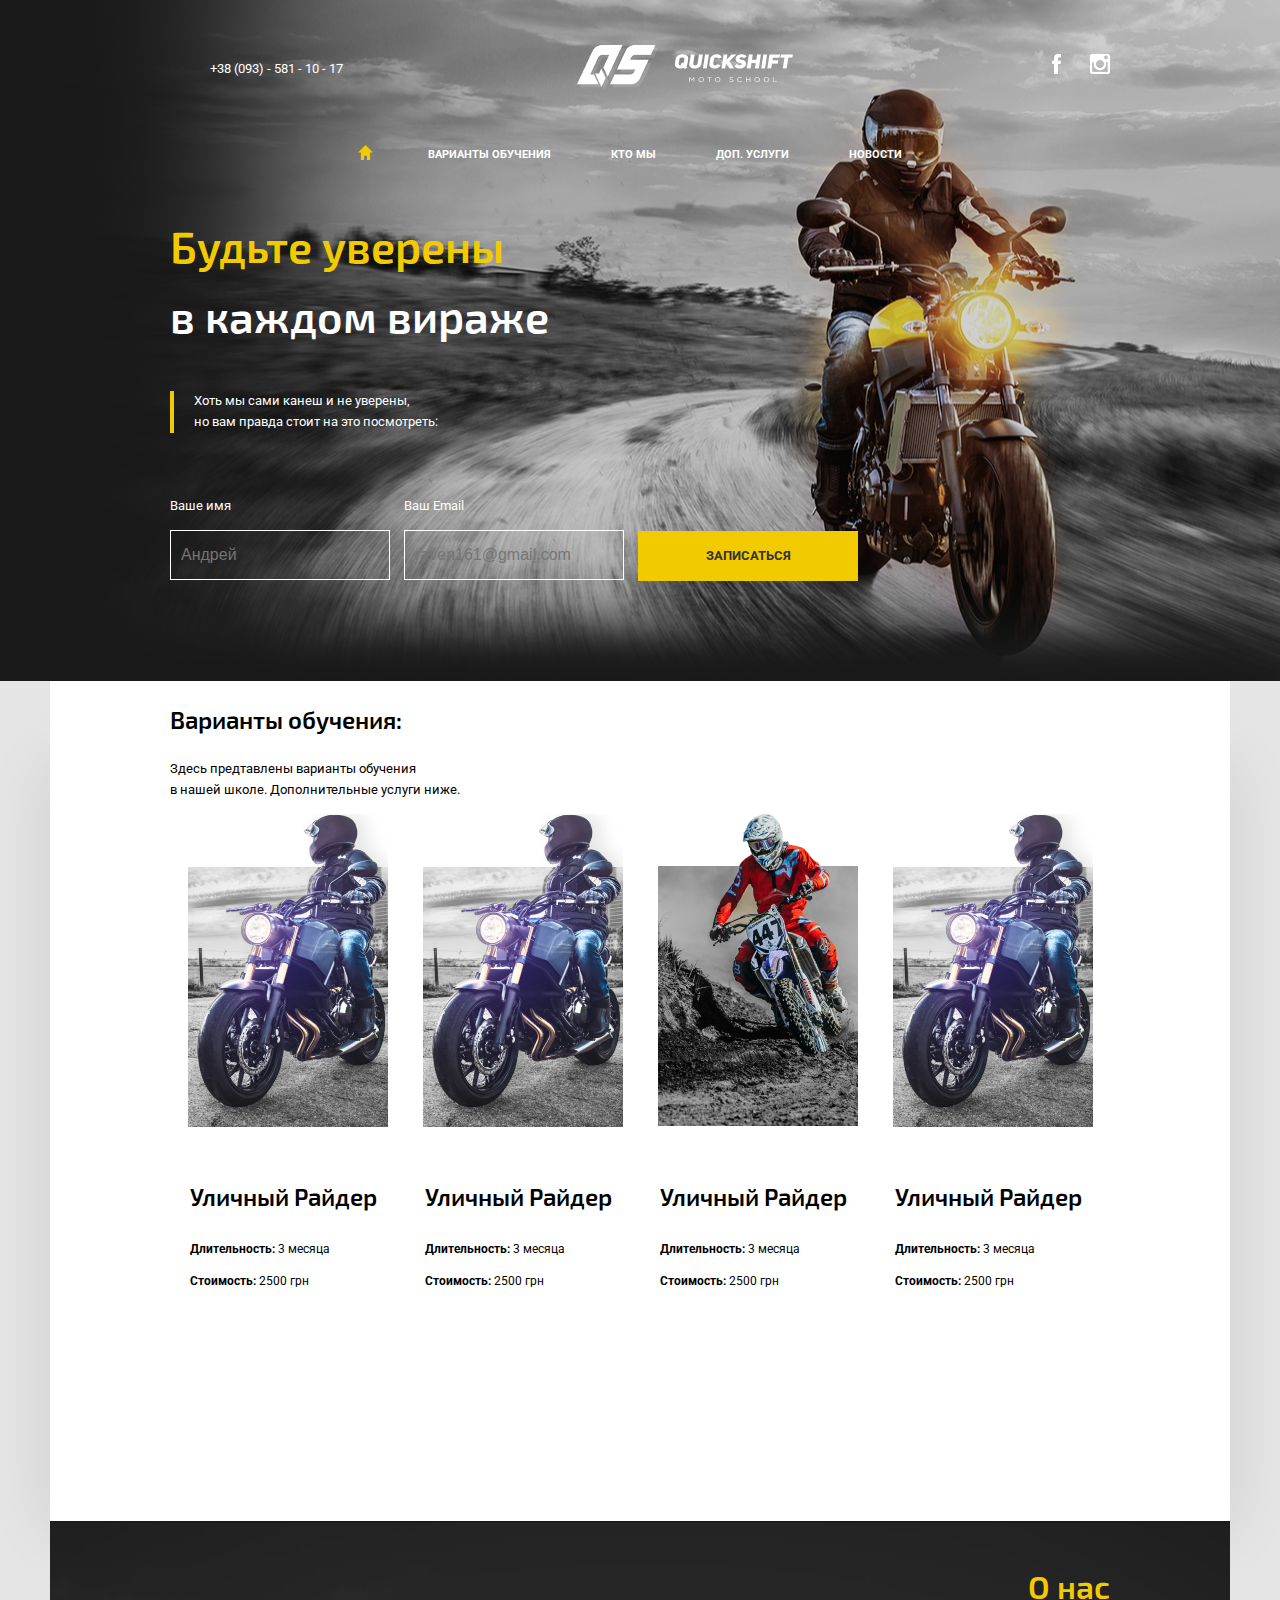
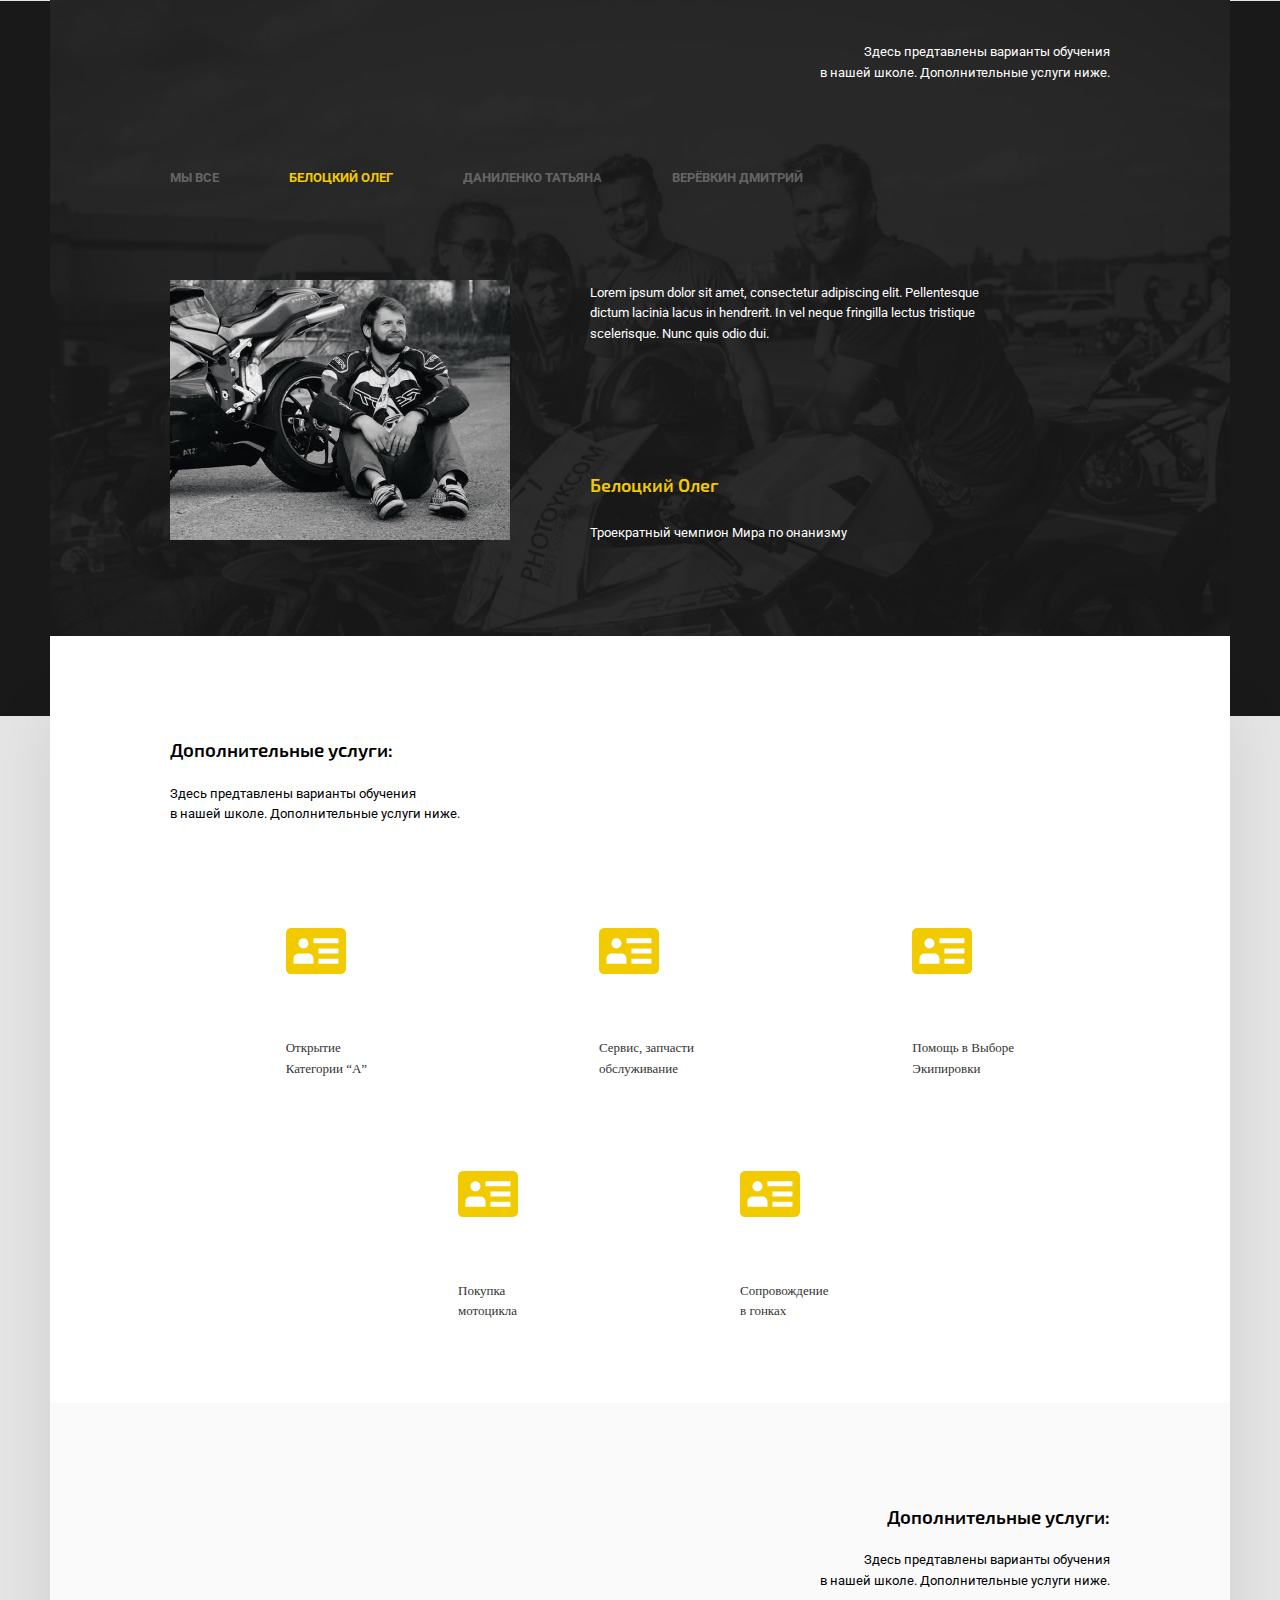
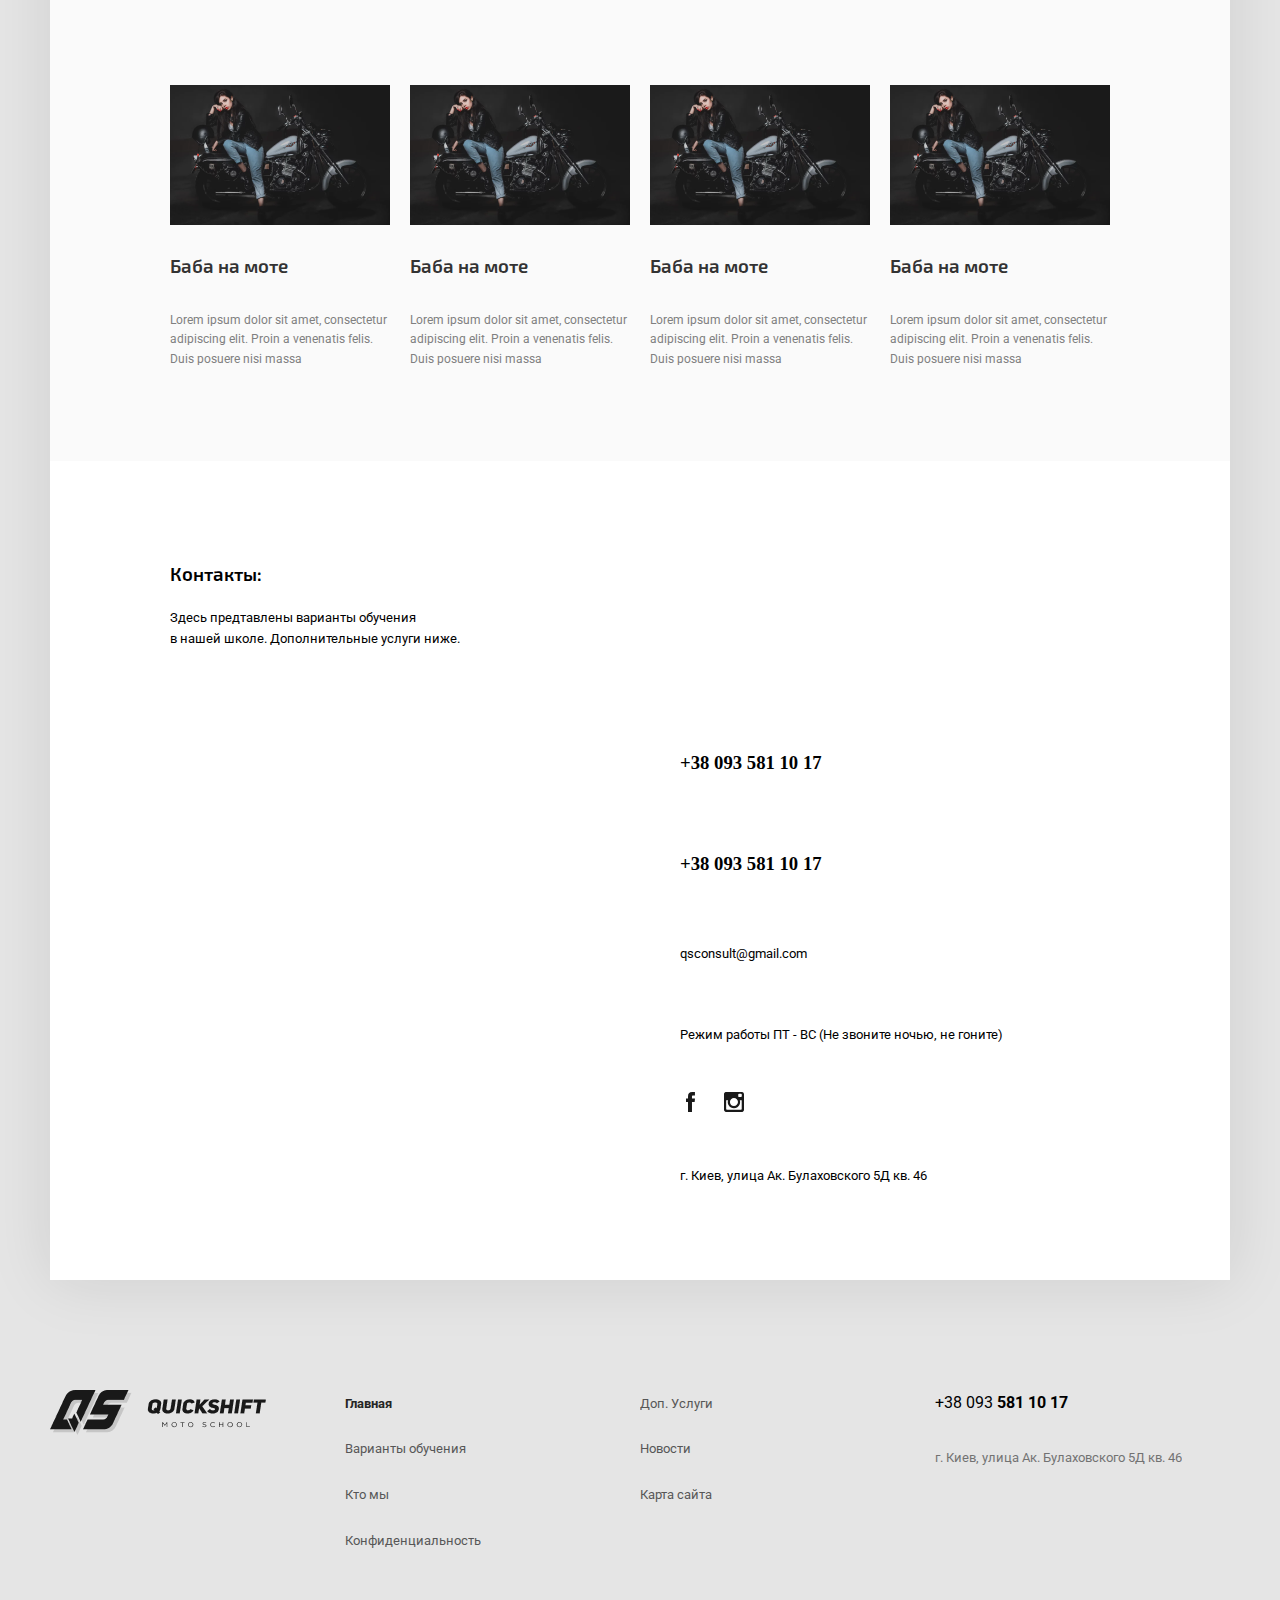
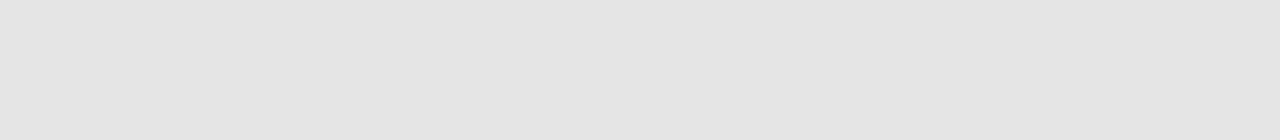
==== commit f9c0b79b: "ver 0.5" ====
--- a/index.html
+++ b/index.html
@@ -25,11 +25,11 @@
             background: url(img/logo.png) center no-repeat;
         }
         
-        .fb {
+        .fb_white {
             background: url(img/fb.png) center no-repeat;
         }
         
-        .in {
+        .in_white {
             background: url(img/in.png) center no-repeat;
         }
         
@@ -107,8 +107,8 @@
                             </div>
                             <div class="logo"></div>
                             <div class="social">
-                                <a href="facebook.com" class="fb social__links"></a>
-                                <a href="instagram.com" class="in social__links"></a>
+                                <a href="facebook.com" class="fb_white social__links"></a>
+                                <a href="instagram.com" class="in_white social__links"></a>
                             </div>
                         </div>
 
@@ -136,8 +136,8 @@
                             <p class="header__inline">Ваше имя</p>
                             <p class="header__inline">Ваш Email</p>
                             <form class="form">
-                                <input class="form__input" />
-                                <input class="form__input" />
+                                <input class="form__input" placeholder="Андрей" />
+                                <input class="form__input" placeholder="raven161@gmail.com" />
                                 <button class="form__button" type="submit" form="application">Записаться </button>
                             </form>
                         </div>
@@ -335,12 +335,27 @@
 
                 </div>
 
-                <!-----=== news ===----->
+                <!-----=== contacts ===----->
                 <div class="contacts">
                     <div class="container__inner">
                         <div class="contacts__header">
-                            <h3 class="title">Дополнительные услуги:</h3>
+                            <h3 class="title">Контакты:</h3>
                             <p>Здесь предтавлены варианты обучения <br> в нашей школе. Дополнительные услуги ниже.</p>
+                        </div>
+                        <div class="contacts__map">
+                            <iframe src="https://www.google.com/maps/embed?pb=!1m18!1m12!1m3!1d2467.1729489143063!2d30.334847273409892!3d50.46965638213803!2m3!1f0!2f0!3f0!3m2!1i1024!2i768!4f13.1!3m3!1m2!1s0x40d4ccb68e632003%3A0xadb9bb12a97719a!2z0LLRg9C70LjRhtGPINCQ0LrQsNC00LXQvNGW0LrQsCDQkdGD0LvQsNGF0L7QstGB0YzQutC-0LPQviwgNdCULCDQmtC40ZfQsiwgMDIwMDA!5e0!3m2!1sru!2sua!4v1528305486987" width="100%" height="100%" frameborder="0" style="border:0" allowfullscreen></iframe>
+                        </div>
+                        <div class="contacts__details">
+                            <h3 class="contacts__title">+38 093 <span>581 10 17</span></h3>
+                            <h3 class="contacts__title">+38 093 <span>581 10 17</span></h3>
+                            <p class="contacts__email">qsconsult@gmail.com</p>
+                            <p class="contacts__email">Режим работы ПТ - ВС
+(Не звоните ночью, не гоните)</p>
+                       <div class="social">
+                            <a href="facebook.com" class="fb social__links"></a>
+                            <a href="instagram.com" class="in social__links"></a>
+                        </div>
+                            <p class="contacts__email">г. Киев, улица Ак. Булаховского 5Д кв. 46</p>
                         </div>
                     </div>
                 </div>
--- a/css/main.css
+++ b/css/main.css
@@ -862,11 +862,203 @@
   color: #333333;
   opacity: 0.8; }
 
+.course__info {
+  padding-top: 480px;
+  margin-top: 30px;
+  margin-bottom: 80px;
+  background: url(../img/course/head.png) top no-repeat; }
+
+.course__wrap {
+  display: -webkit-box;
+  display: -moz-box;
+  display: -ms-flexbox;
+  display: -webkit-flex;
+  display: flex;
+  -webkit-flex-direction: row;
+  -moz-flex-direction: row;
+  -ms-flex-direction: row;
+  -webkit-box-orient: horizontal;
+  -webkit-box-direction: normal;
+  flex-direction: row; }
+
+.course__text {
+  width: 50%; }
+  .course__text p {
+    font-size: 14px; }
+
+.course__details {
+  width: 50%;
+  padding-left: 140px; }
+  .course__details p {
+    font-size: 14px; }
+  .course__details span {
+    font-weight: bold; }
+
+.teachers {
+  display: -webkit-box;
+  display: -moz-box;
+  display: -ms-flexbox;
+  display: -webkit-flex;
+  display: flex;
+  -webkit-flex-direction: row;
+  -moz-flex-direction: row;
+  -ms-flex-direction: row;
+  -webkit-box-orient: horizontal;
+  -webkit-box-direction: normal;
+  flex-direction: row;
+  -webkit-justify-content: center;
+  -moz-justify-content: center;
+  -ms-justify-content: center;
+  -webkit-box-pack: center;
+  justify-content: center;
+  -ms-flex-pack: center;
+  margin: 40px 0 60px; }
+
+.teachers__item {
+  width: 180px;
+  text-align: center;
+  margin: 40px; }
+
+.teachers__foto {
+  width: 120px;
+  height: 120px;
+  border-radius: 50%;
+  margin: 0 auto;
+  border: 1px solid grey; }
+  .teachers__foto img {
+    width: 100%; }
+
+.teachers__name {
+  color: #F2CA00;
+  font-size: 18px; }
+
+.topic {
+  margin-bottom: 120px; }
+
+.news__wrap {
+  display: -webkit-box;
+  display: -moz-box;
+  display: -ms-flexbox;
+  display: -webkit-flex;
+  display: flex;
+  -webkit-flex-direction: row;
+  -moz-flex-direction: row;
+  -ms-flex-direction: row;
+  -webkit-box-orient: horizontal;
+  -webkit-box-direction: normal;
+  flex-direction: row;
+  -webkit-justify-content: space-between;
+  -moz-justify-content: space-between;
+  -ms-justify-content: space-between;
+  -webkit-box-pack: justify;
+  justify-content: space-between;
+  -ms-flex-pack: space-between; }
+
+.news__menu {
+  width: 220px; }
+  .news__menu p {
+    width: 180px; }
+  .news__menu .title {
+    margin-top: -5px; }
+
+.news__list {
+  margin: 0;
+  padding: 0; }
+
+.news__item {
+  list-style: none;
+  padding-bottom: 15px;
+  margin-bottom: 12px;
+  border-bottom: 1px solid #E5E5E5; }
+
+.news__item-active .news__link {
+  font-family: 'Exo2-SemiBold';
+  color: #333333; }
+
+.news__link {
+  text-decoration: none;
+  font-family: 'Exo2-Regular';
+  color: #808080; }
+
+.news__content {
+  width: 700px;
+  display: -webkit-box;
+  display: -moz-box;
+  display: -ms-flexbox;
+  display: -webkit-flex;
+  display: flex;
+  -webkit-flex-direction: row;
+  -moz-flex-direction: row;
+  -ms-flex-direction: row;
+  -webkit-box-orient: horizontal;
+  -webkit-box-direction: normal;
+  flex-direction: row;
+  /*@include justify-content(space-between);*/
+  -webkit-flex-wrap: wrap;
+  -moz-flex-wrap: wrap;
+  -ms-flex-wrap: wrap;
+  flex-wrap: wrap; }
+
+.news-block {
+  width: 220px;
+  margin-bottom: 50px; }
+
+.news-block:nth-child(3n+2) {
+  margin: 0 20px; }
+
+.news-block__img-wrap {
+  width: 100%;
+  height: 140px;
+  display: inline-block;
+  overflow: hidden; }
+  .news-block__img-wrap img {
+    height: 100%; }
+
+.news-block__link {
+  text-decoration: none; }
+
+.news--block_title {
+  font-family: 'Exo2-SemiBold';
+  padding-bottom: 15px;
+  margin-bottom: 15px;
+  color: #333333;
+  background: url(../img/line.png) left bottom no-repeat; }
+
+.news--block_desc {
+  color: #808080;
+  font-size: 12px; }
+
 .yellow {
+  padding-top: 60px;
   width: 100%;
-  height: 160px;
+  height: 390px;
+  background: url(../img/qs.svg) 520px 0 no-repeat;
   background-color: #F2CA00;
   margin-top: 50px; }
+  .yellow .header__bot {
+    margin-top: 80px; }
+  .yellow .header__inline {
+    display: inline-block;
+    width: 230px; }
+  .yellow .form__input {
+    width: 220px;
+    height: 50px;
+    padding: 10px;
+    background-color: #fff;
+    border: 1px solid #fff;
+    margin-right: 10px;
+    color: #fff;
+    font-size: 13px; }
+  .yellow .form__button {
+    background-color: #191919;
+    font-family: 'Roboto', sans-serif;
+    text-transform: uppercase;
+    font-weight: bold;
+    color: #fff;
+    font-size: 13px;
+    border: 0;
+    width: 220px;
+    height: 50px; }
 
 .training {
   height: 850px;
@@ -1055,6 +1247,9 @@
     color: #F2CA00;
     font-size: 18px; }
 
+.services {
+  padding-bottom: 80px; }
+
 .services__list {
   display: -webkit-box;
   display: -moz-box;
@@ -1104,102 +1299,16 @@
   -ms-flex-pack: center; }
 
 .news {
-  background-color: #FAFAFA; }
+  background-color: #FAFAFA;
+  padding-top: 80px;
+  padding-bottom: 80px; }
 
 .news__header {
-  text-align: right; }
+  text-align: right;
+  padding-bottom: 80px; }
 
 .news__content-index {
   width: 100%;
-  display: -webkit-box;
-  display: -moz-box;
-  display: -ms-flexbox;
-  display: -webkit-flex;
-  display: flex;
-  -webkit-flex-direction: row;
-  -moz-flex-direction: row;
-  -ms-flex-direction: row;
-  -webkit-box-orient: horizontal;
-  -webkit-box-direction: normal;
-  flex-direction: row;
-  /*@include justify-content(space-between);*/ }
-  .news__content-index .news-block {
-    margin: 0; }
-
-.course__info {
-  padding-top: 480px;
-  margin-top: 30px;
-  margin-bottom: 80px;
-  background: url(../img/course/head.png) top no-repeat; }
-
-.course__wrap {
-  display: -webkit-box;
-  display: -moz-box;
-  display: -ms-flexbox;
-  display: -webkit-flex;
-  display: flex;
-  -webkit-flex-direction: row;
-  -moz-flex-direction: row;
-  -ms-flex-direction: row;
-  -webkit-box-orient: horizontal;
-  -webkit-box-direction: normal;
-  flex-direction: row; }
-
-.course__text {
-  width: 50%; }
-  .course__text p {
-    font-size: 14px; }
-
-.course__details {
-  width: 50%;
-  padding-left: 140px; }
-  .course__details p {
-    font-size: 14px; }
-  .course__details span {
-    font-weight: bold; }
-
-.teachers {
-  display: -webkit-box;
-  display: -moz-box;
-  display: -ms-flexbox;
-  display: -webkit-flex;
-  display: flex;
-  -webkit-flex-direction: row;
-  -moz-flex-direction: row;
-  -ms-flex-direction: row;
-  -webkit-box-orient: horizontal;
-  -webkit-box-direction: normal;
-  flex-direction: row;
-  -webkit-justify-content: center;
-  -moz-justify-content: center;
-  -ms-justify-content: center;
-  -webkit-box-pack: center;
-  justify-content: center;
-  -ms-flex-pack: center;
-  margin: 40px 0 60px; }
-
-.teachers__item {
-  width: 180px;
-  text-align: center;
-  margin: 40px; }
-
-.teachers__foto {
-  width: 120px;
-  height: 120px;
-  border-radius: 50%;
-  margin: 0 auto;
-  border: 1px solid grey; }
-  .teachers__foto img {
-    width: 100%; }
-
-.teachers__name {
-  color: #F2CA00;
-  font-size: 18px; }
-
-.topic {
-  margin-bottom: 120px; }
-
-.news__wrap {
   display: -webkit-box;
   display: -moz-box;
   display: -ms-flexbox;
@@ -1217,78 +1326,44 @@
   -webkit-box-pack: justify;
   justify-content: space-between;
   -ms-flex-pack: space-between; }
-
-.news__menu {
-  width: 220px; }
-  .news__menu p {
-    width: 180px; }
-
-.news__list {
-  margin: 0;
-  padding: 0; }
-
-.news__item {
-  list-style: none;
-  padding-bottom: 15px;
-  margin-bottom: 12px;
-  border-bottom: 1px solid #E5E5E5; }
-
-.news__item-active .news__link {
-  font-family: 'Exo2-SemiBold';
-  color: #333333; }
-
-.news__link {
-  text-decoration: none;
-  font-family: 'Exo2-Regular';
-  color: #808080; }
-
-.news__content {
-  width: 700px;
-  display: -webkit-box;
-  display: -moz-box;
-  display: -ms-flexbox;
-  display: -webkit-flex;
-  display: flex;
-  -webkit-flex-direction: row;
-  -moz-flex-direction: row;
-  -ms-flex-direction: row;
-  -webkit-box-orient: horizontal;
-  -webkit-box-direction: normal;
-  flex-direction: row;
-  /*@include justify-content(space-between);*/
-  -webkit-flex-wrap: wrap;
-  -moz-flex-wrap: wrap;
-  -ms-flex-wrap: wrap;
-  flex-wrap: wrap; }
-
-.news-block {
-  width: 220px;
-  margin-bottom: 50px; }
-
-.news-block:nth-child(3n+2) {
-  margin: 0 20px; }
-
-.news-block__img-wrap {
-  width: 100%;
-  height: 140px;
-  display: inline-block;
-  overflow: hidden; }
-  .news-block__img-wrap img {
-    height: 100%; }
-
-.news-block__link {
-  text-decoration: none; }
-
-.news--block_title {
-  font-family: 'Exo2-SemiBold';
-  padding-bottom: 15px;
-  margin-bottom: 15px;
-  color: #333333;
-  background: url(../img/line.png) left bottom no-repeat; }
-
-.news--block_desc {
-  color: #808080;
-  font-size: 12px; }
+  .news__content-index .news-block {
+    margin: 0; }
+
+.contacts {
+  padding-bottom: 80px;
+  padding-top: 80px; }
+
+.contacts__header {
+  margin-bottom: 80px; }
+
+.contacts__map {
+  width: 470px;
+  height: 470px;
+  float: left;
+  margin-right: 40px; }
+
+.contacts__details {
+  height: 470px;
+  display: -webkit-box;
+  display: -moz-box;
+  display: -ms-flexbox;
+  display: -webkit-flex;
+  display: flex;
+  -webkit-flex-direction: column;
+  -moz-flex-direction: column;
+  -ms-flex-direction: column;
+  -webkit-box-orient: vertical;
+  -webkit-box-direction: normal;
+  flex-direction: column;
+  -webkit-justify-content: space-between;
+  -moz-justify-content: space-between;
+  -ms-justify-content: space-between;
+  -webkit-box-pack: justify;
+  justify-content: space-between;
+  -ms-flex-pack: space-between; }
+  .contacts__details .social__links {
+    margin-left: 0;
+    margin-right: 20px; }
 
 .topic__content {
   width: 456px;
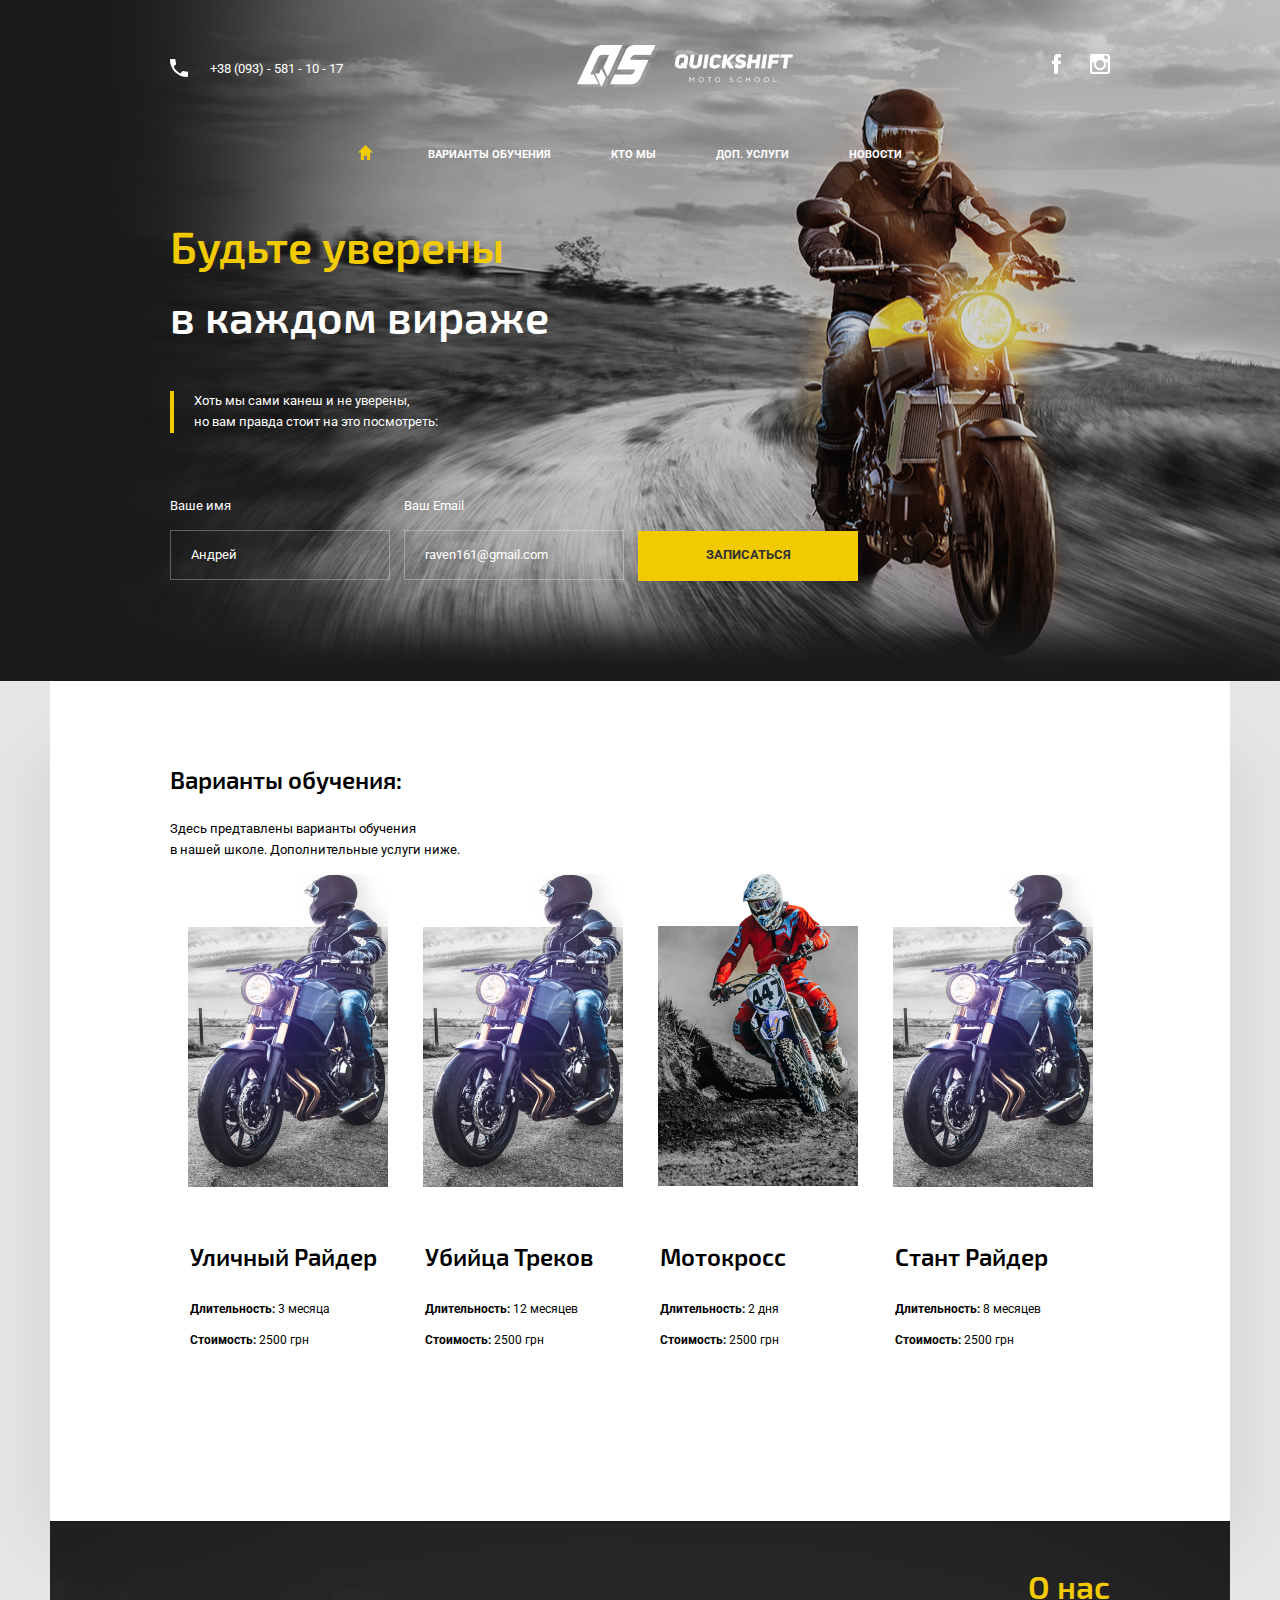
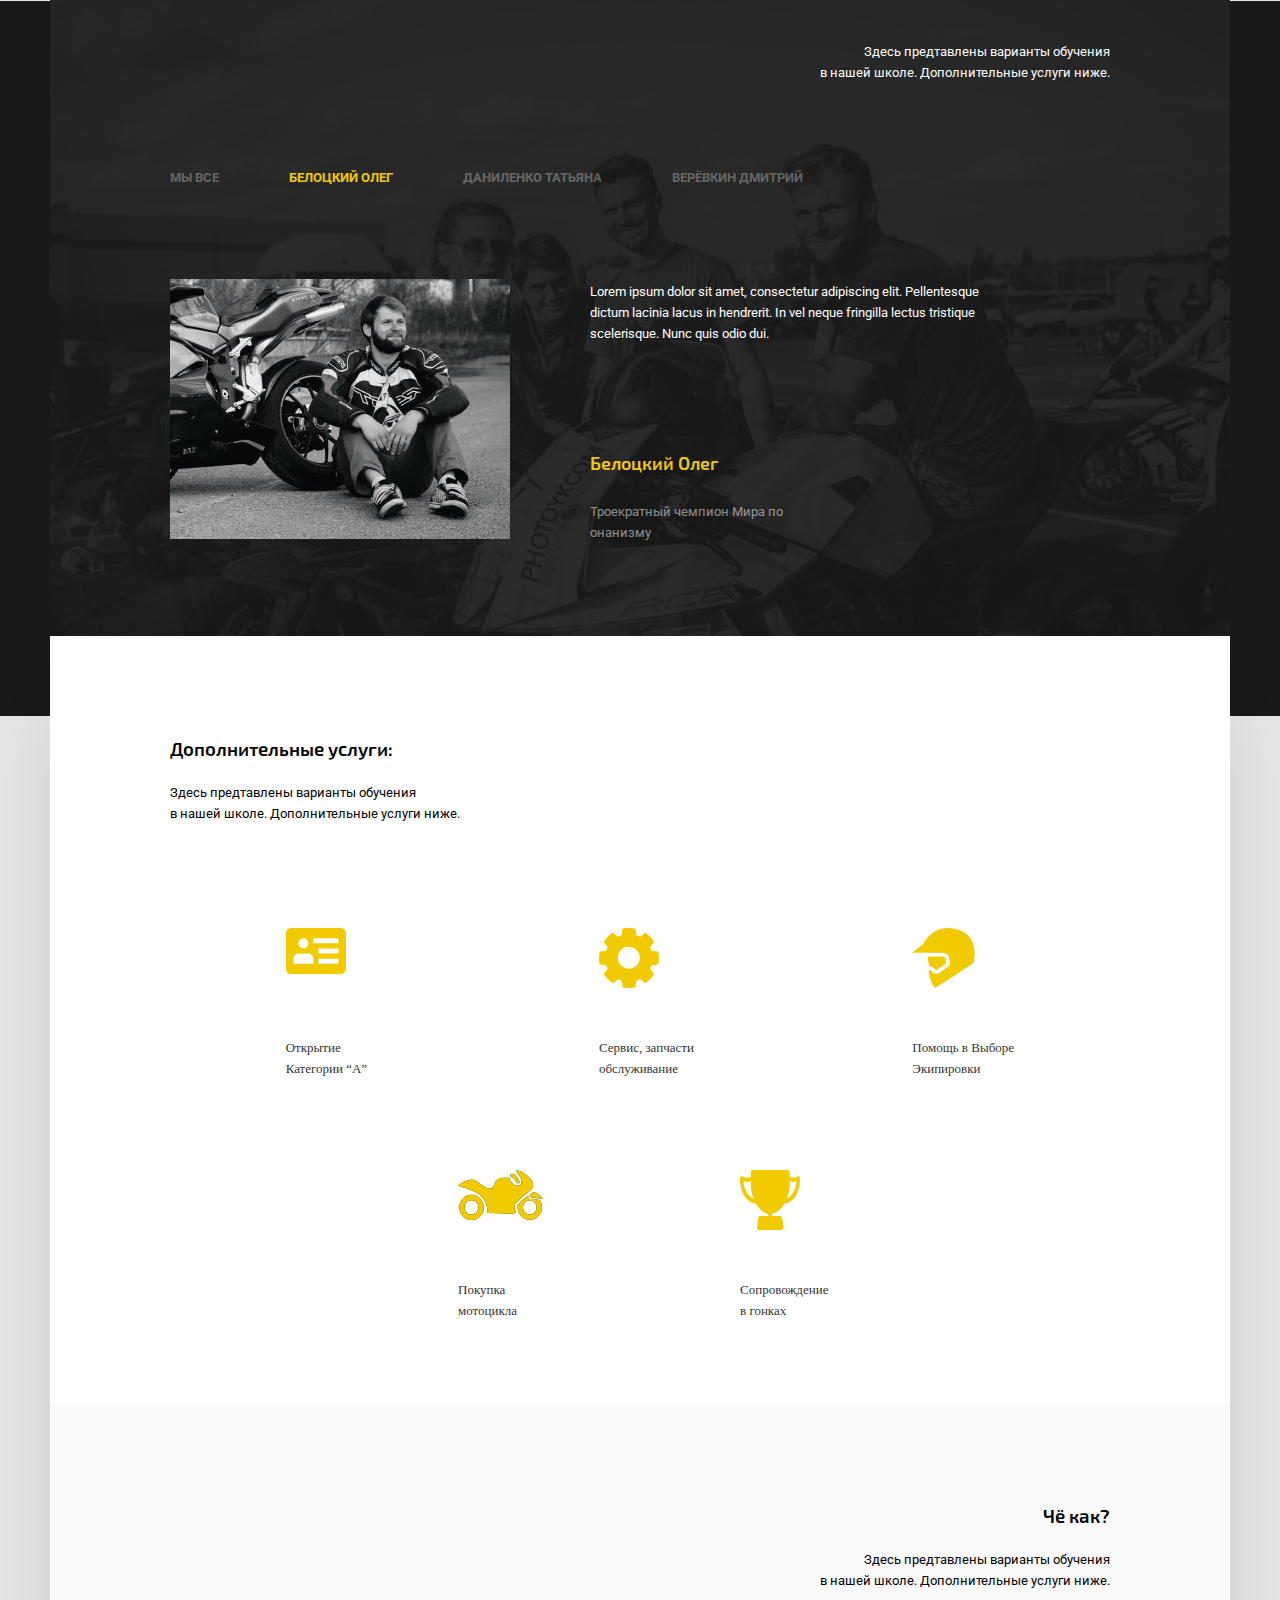
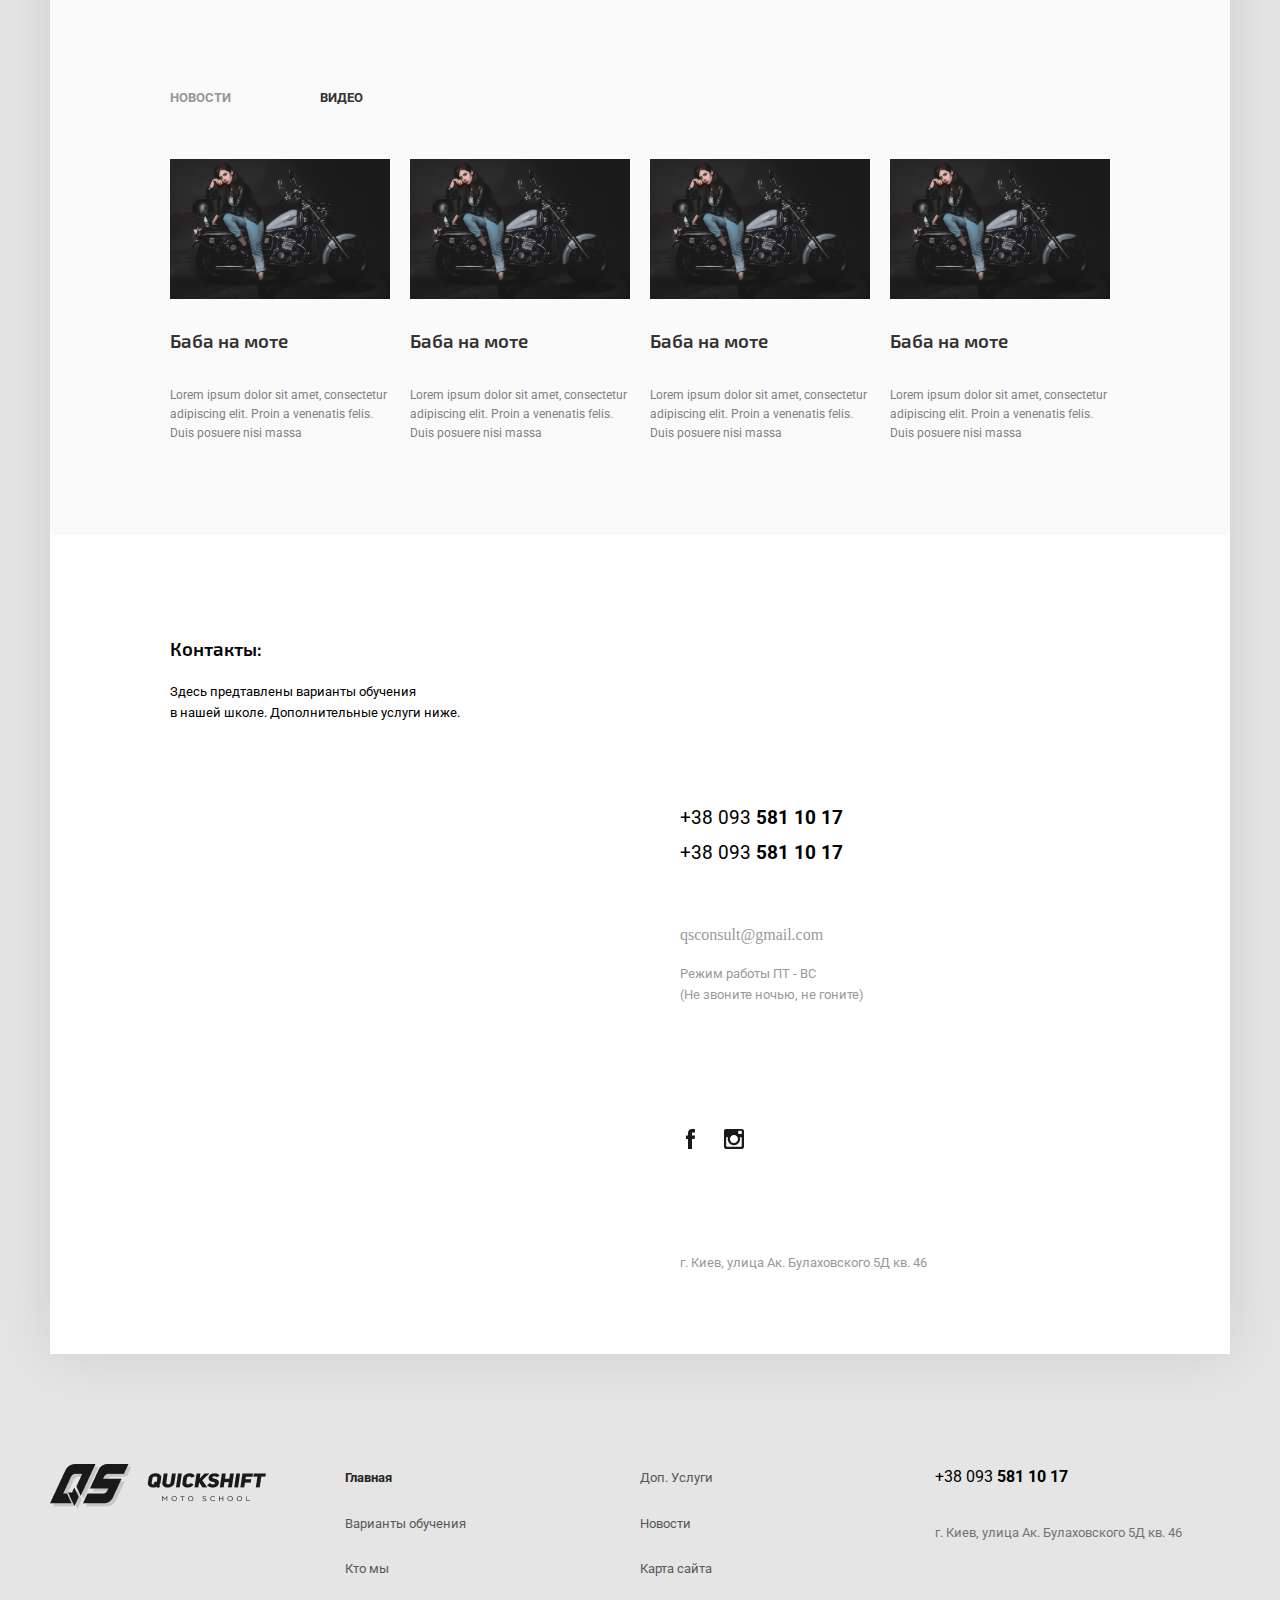
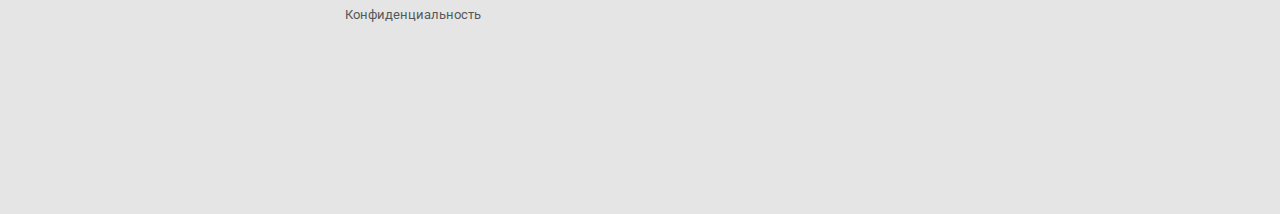
==== commit e73200d7: "ver 0.8" ====
--- a/index.html
+++ b/index.html
@@ -8,95 +8,13 @@
     <meta name="viewport" content="width=1080">
     <link href="https://fonts.googleapis.com/css?family=Roboto" rel="stylesheet">
     <link rel="stylesheet" href="css/main.css">
-    <style>
-        .header {
-            width: 100%;
-            color: #fff;
-            background: url(img/header_bg2.png) center right no-repeat;
-            background-color: #191919;
-        }
-        
-        .header__phone {
-            color: #fff;
-            background: url(img/phone.png) left no-repeat;
-        }
-        
-        .logo {
-            background: url(img/logo.png) center no-repeat;
-        }
-        
-        .fb_white {
-            background: url(img/fb.png) center no-repeat;
-        }
-        
-        .in_white {
-            background: url(img/in.png) center no-repeat;
-        }
-        
-        .menu__item {
-            color: #fff;
-        }
-        
-        .menu__list {
-            background: url(../img/ellipse.png) left no-repeat;
-        }
-        
-        .header__mid {
-            margin-top: 40px;
-        }
-        
-        .header__text {
-            font-size: 44px;
-            font-family: 'Exo2-SemiBold';
-            span {
-                color: #F2CA00;
-            }
-        }
-        
-        .header__span {
-            border-left: 4px solid #F2CA00;
-            padding-left: 20px;
-            margin-top: 40px;
-        }
-        
-        .header__bot {
-            margin-top: 50px;
-            margin-bottom: 100px;
-        }
-        
-        .header__inline {
-            display: inline-block;
-            width: 230px;
-        }
-        
-        .form__input {
-            width: 220px;
-            height: 50px;
-            padding: 10px;
-            background-color: transparent;
-            border: 1px solid #fff;
-            margin-right: 10px;
-            color: #fff;
-        }
-        
-        .form__button {
-            background-color: #F2CA00;
-            font-family: 'Roboto', sans-serif;
-            text-transform: uppercase;
-            font-weight: bold;
-            color: #333333;
-            font-size: 13px;
-            border: 0;
-            width: 220px;
-            height: 50px;
-        }
-    </style>
+
 </head>
 
 <body>
     <div class="wrapper">
         <div class="maincontent">
-            <header class="header">
+            <header class="header header-index">
                 <div class="container">
                     <div class="container__inner">
                         <!-----=== header_top ===----->
@@ -161,25 +79,25 @@
                                 <a href="#" class="training__email">Записаться</a>
                             </div>
                             <div class="training__item">
-                                <h3 class="title">Уличный Райдер</h3>
+                                <h3 class="title">Убийца Треков</h3>
                                 <div class="training__details">
-                                    <p><span>Длительность:</span> 3 месяца</p>
+                                    <p><span>Длительность:</span> 12 месяцев</p>
                                     <p><span>Стоимость:</span> 2500 грн</p>
                                 </div>
                                 <a href="#" class="training__email">Записаться</a>
                             </div>
                             <div class="training__item">
-                                <h3 class="title">Уличный Райдер</h3>
+                                <h3 class="title">Мотокросс</h3>
                                 <div class="training__details">
-                                    <p><span>Длительность:</span> 3 месяца</p>
+                                    <p><span>Длительность:</span> 2 дня</p>
                                     <p><span>Стоимость:</span> 2500 грн</p>
                                 </div>
                                 <a href="#" class="training__email">Записаться</a>
                             </div>
                             <div class="training__item">
-                                <h3 class="title">Уличный Райдер</h3>
+                                <h3 class="title">Стант Райдер</h3>
                                 <div class="training__details">
-                                    <p><span>Длительность:</span> 3 месяца</p>
+                                    <p><span>Длительность:</span> 8 месяцев</p>
                                     <p><span>Стоимость:</span> 2500 грн</p>
                                 </div>
                                 <a href="#" class="training__email">Записаться</a>
@@ -214,7 +132,7 @@
                                     <p>Lorem ipsum dolor sit amet, consectetur adipiscing elit. Pellentesque dictum lacinia lacus in hendrerit. In vel neque fringilla lectus tristique scelerisque. Nunc quis odio dui.</p>
                                     <div class="about__teacher">
                                         <h4 class="title">Белоцкий Олег</h4>
-                                        <p>Троекратный чемпион Мира по онанизму</p>
+                                        <p>Троекратный чемпион Мира по<br> онанизму</p>
                                     </div>
 
                                 </div>
@@ -276,57 +194,64 @@
 
 
                 <!-----=== news ===----->
-                <div class="news">
-                    <div class="container__inner">
-                        <div class="news__header">
-                            <h3 class="title">Дополнительные услуги:</h3>
+                <div class="news-index">
+                    <div class="container__inner">
+                        <div class="news-index__header">
+                            <h3 class="title">Чё как?</h3>
                             <p>Здесь предтавлены варианты обучения <br> в нашей школе. Дополнительные услуги ниже.</p>
                         </div>
-                        <div class="news__content-index">
-                            <div class="news-block">
+                        <div class="about-index__menu">
+                            <ul class="about__list">
+                                <li class="about__item"><a href="#" class="about__link">Новости</a></li>
+                                <li class="about__item about__item-active"><a href="#" class="about__link">Видео</a></li>
+
+                            </ul>
+                        </div>
+                        <div class="news-index__content-index">
+                         <div class="news-block">
+                            <a href="#" class="news-block__link">
                                 <div class="news-block__img-wrap">
                                     <img src="img/baba.png" alt="" class="news-block__img">
                                 </div>
-                                <a href="#" class="news-block__link">
-                                    <h3 class="news--block_title">Баба на моте</h3>
-                                    <p class="news--block_desc">
-                                        Lorem ipsum dolor sit amet, consectetur adipiscing elit. Proin a venenatis felis. Duis posuere nisi massa
-                                    </p>
-                                </a>
-                            </div>
-                            <div class="news-block">
+                                <h3 class="news--block_title">Баба на моте</h3>
+                            </a>
+                            <p class="news--block_desc">
+                                Lorem ipsum dolor sit amet, consectetur adipiscing elit. Proin a venenatis felis. Duis posuere nisi massa
+                            </p>
+                        </div>
+<div class="news-block">
+                            <a href="#" class="news-block__link">
                                 <div class="news-block__img-wrap">
                                     <img src="img/baba.png" alt="" class="news-block__img">
                                 </div>
-                                <a href="#" class="news-block__link">
-                                    <h3 class="news--block_title">Баба на моте</h3>
-                                    <p class="news--block_desc">
-                                        Lorem ipsum dolor sit amet, consectetur adipiscing elit. Proin a venenatis felis. Duis posuere nisi massa
-                                    </p>
-                                </a>
-                            </div>
-                            <div class="news-block">
+                                <h3 class="news--block_title">Баба на моте</h3>
+                            </a>
+                            <p class="news--block_desc">
+                                Lorem ipsum dolor sit amet, consectetur adipiscing elit. Proin a venenatis felis. Duis posuere nisi massa
+                            </p>
+                        </div>
+<div class="news-block">
+                            <a href="#" class="news-block__link">
                                 <div class="news-block__img-wrap">
                                     <img src="img/baba.png" alt="" class="news-block__img">
                                 </div>
-                                <a href="#" class="news-block__link">
-                                    <h3 class="news--block_title">Баба на моте</h3>
-                                    <p class="news--block_desc">
-                                        Lorem ipsum dolor sit amet, consectetur adipiscing elit. Proin a venenatis felis. Duis posuere nisi massa
-                                    </p>
-                                </a>
-                            </div>
-                            <div class="news-block">
+                                <h3 class="news--block_title">Баба на моте</h3>
+                            </a>
+                            <p class="news--block_desc">
+                                Lorem ipsum dolor sit amet, consectetur adipiscing elit. Proin a venenatis felis. Duis posuere nisi massa
+                            </p>
+                        </div>
+<div class="news-block">
+                            <a href="#" class="news-block__link">
                                 <div class="news-block__img-wrap">
                                     <img src="img/baba.png" alt="" class="news-block__img">
                                 </div>
-                                <a href="#" class="news-block__link">
-                                    <h3 class="news--block_title">Баба на моте</h3>
-                                    <p class="news--block_desc">
-                                        Lorem ipsum dolor sit amet, consectetur adipiscing elit. Proin a venenatis felis. Duis posuere nisi massa
-                                    </p>
-                                </a>
-                            </div>
+                                <h3 class="news--block_title">Баба на моте</h3>
+                            </a>
+                            <p class="news--block_desc">
+                                Lorem ipsum dolor sit amet, consectetur adipiscing elit. Proin a venenatis felis. Duis posuere nisi massa
+                            </p>
+                        </div>
 
 
 
@@ -346,15 +271,18 @@
                             <iframe src="https://www.google.com/maps/embed?pb=!1m18!1m12!1m3!1d2467.1729489143063!2d30.334847273409892!3d50.46965638213803!2m3!1f0!2f0!3f0!3m2!1i1024!2i768!4f13.1!3m3!1m2!1s0x40d4ccb68e632003%3A0xadb9bb12a97719a!2z0LLRg9C70LjRhtGPINCQ0LrQsNC00LXQvNGW0LrQsCDQkdGD0LvQsNGF0L7QstGB0YzQutC-0LPQviwgNdCULCDQmtC40ZfQsiwgMDIwMDA!5e0!3m2!1sru!2sua!4v1528305486987" width="100%" height="100%" frameborder="0" style="border:0" allowfullscreen></iframe>
                         </div>
                         <div class="contacts__details">
-                            <h3 class="contacts__title">+38 093 <span>581 10 17</span></h3>
-                            <h3 class="contacts__title">+38 093 <span>581 10 17</span></h3>
-                            <p class="contacts__email">qsconsult@gmail.com</p>
-                            <p class="contacts__email">Режим работы ПТ - ВС
-(Не звоните ночью, не гоните)</p>
-                       <div class="social">
-                            <a href="facebook.com" class="fb social__links"></a>
-                            <a href="instagram.com" class="in social__links"></a>
-                        </div>
+                            <div class="contacts__phone">
+                                <h3 class="contacts__title">+38 093 <span>581 10 17</span></h3>
+                                <h3 class="contacts__title">+38 093 <span>581 10 17</span></h3>
+                            </div>
+
+                            
+                            <a href="mailto:qsconsult@gmail.com" class="contacts__email">qsconsult@gmail.com</a>
+                            <p class="contacts__email">Режим работы ПТ - ВС<br> (Не звоните ночью, не гоните)</p>
+                            <div class="social">
+                                <a href="facebook.com" class="fb social__links"></a>
+                                <a href="instagram.com" class="in social__links"></a>
+                            </div>
                             <p class="contacts__email">г. Киев, улица Ак. Булаховского 5Д кв. 46</p>
                         </div>
                     </div>
--- a/css/main.css
+++ b/css/main.css
@@ -894,6 +894,9 @@
   .course__details span {
     font-weight: bold; }
 
+.teachers__wrapper {
+  padding-top: 60px; }
+
 .teachers {
   display: -webkit-box;
   display: -moz-box;
@@ -912,7 +915,7 @@
   -webkit-box-pack: center;
   justify-content: center;
   -ms-flex-pack: center;
-  margin: 40px 0 60px; }
+  margin: 40px 0 200px; }
 
 .teachers__item {
   width: 180px;
@@ -1027,6 +1030,109 @@
 .news--block_desc {
   color: #808080;
   font-size: 12px; }
+
+.topic__content {
+  width: 456px;
+  margin: 0 auto; }
+  .topic__content .title {
+    background: url(../img/line.png) left bottom no-repeat;
+    padding-bottom: 10px;
+    margin-bottom: 30px; }
+
+.topic__img {
+  width: 100%; }
+
+.logo_sq {
+  width: 218px;
+  display: block;
+  margin: 0 auto;
+  margin-bottom: 80px; }
+
+.sitemap {
+  display: -webkit-box;
+  display: -moz-box;
+  display: -ms-flexbox;
+  display: -webkit-flex;
+  display: flex;
+  -webkit-flex-direction: row;
+  -moz-flex-direction: row;
+  -ms-flex-direction: row;
+  -webkit-box-orient: horizontal;
+  -webkit-box-direction: normal;
+  flex-direction: row;
+  -webkit-justify-content: space-between;
+  -moz-justify-content: space-between;
+  -ms-justify-content: space-between;
+  -webkit-box-pack: justify;
+  justify-content: space-between;
+  -ms-flex-pack: space-between;
+  margin-bottom: 120px; }
+
+.sitemap__right {
+  width: 480px; }
+
+.sitemap__header {
+  display: block;
+  text-decoration: none;
+  color: #333333;
+  font-family: 'Roboto', sans-serif;
+  font-weight: bold;
+  font-size: 14px;
+  margin-bottom: 30px; }
+
+.sitemap__list {
+  margin: 0 0 30px 0;
+  padding-left: 20px; }
+
+.sitemap__item {
+  list-style: none; }
+
+.sitemap__item:before {
+  content: "- "; }
+
+.sitemap__link {
+  text-decoration: none;
+  color: #333333;
+  font-family: 'Roboto', sans-serif;
+  font-size: 14px;
+  margin-bottom: 30px; }
+
+.error {
+  height: 474px;
+  display: -webkit-box;
+  display: -moz-box;
+  display: -ms-flexbox;
+  display: -webkit-flex;
+  display: flex;
+  -webkit-flex-direction: row;
+  -moz-flex-direction: row;
+  -ms-flex-direction: row;
+  -webkit-box-orient: horizontal;
+  -webkit-box-direction: normal;
+  flex-direction: row;
+  -webkit-justify-content: center;
+  -moz-justify-content: center;
+  -ms-justify-content: center;
+  -webkit-box-pack: center;
+  justify-content: center;
+  -ms-flex-pack: center; }
+
+.error__logo {
+  display: inline-block;
+  width: 316px;
+  height: 474px;
+  background: url(../img/404.png) center no-repeat;
+  margin-right: 80px; }
+
+.error__text h3 {
+  padding-top: 70px;
+  font-size: 31px;
+  font-family: 'Exo2-SemiBold'; }
+
+.error__text h1 {
+  font-size: 84px;
+  font-family: 'Exo2-SemiBold';
+  margin-top: -20px; }
 
 .yellow {
   padding-top: 60px;
@@ -1047,7 +1153,7 @@
     background-color: #fff;
     border: 1px solid #fff;
     margin-right: 10px;
-    color: #fff;
+    color: #000;
     font-size: 13px; }
   .yellow .form__button {
     background-color: #191919;
@@ -1058,11 +1164,18 @@
     font-size: 13px;
     border: 0;
     width: 220px;
-    height: 50px; }
+    height: 50px;
+    cursor: pointer; }
+  .yellow .form__button:hover {
+    background-color: #262626; }
+  .yellow .form__input:focus {
+    outline: 0;
+    border: 1px solid black; }
 
 .training {
   height: 850px;
   padding-bottom: 50px;
+  padding-top: 60px;
   margin-top: -80px;
   background-color: #fff; }
 
@@ -1247,6 +1360,10 @@
     color: #F2CA00;
     font-size: 18px; }
 
+.about__teacher p {
+  opacity: 0.5;
+  font-size: 13px; }
+
 .services {
   padding-bottom: 80px; }
 
@@ -1277,8 +1394,22 @@
   padding: 90px 0 0 100px; }
 
 .service__logo {
-  background: url(../img/index/service_1.svg) left top no-repeat;
   padding-top: 50px; }
+
+.services__list .services__item:nth-child(1) .service__logo {
+  background: url(../img/index/service_1.svg) left top no-repeat; }
+
+.services__list .services__item:nth-child(2) .service__logo {
+  background: url(../img/index/service_2.svg) left top no-repeat; }
+
+.services__list .services__item:nth-child(3) .service__logo {
+  background: url(../img/index/service_3.svg) left top no-repeat; }
+
+.services__list-bot .services__item:nth-child(1) .service__logo {
+  background: url(../img/index/service_4.svg) left top no-repeat; }
+
+.services__list-bot .services__item:nth-child(2) .service__logo {
+  background: url(../img/index/service_5.svg) left top no-repeat; }
 
 .services__link {
   display: inline-block;
@@ -1298,16 +1429,30 @@
   justify-content: center;
   -ms-flex-pack: center; }
 
-.news {
+.news-index {
   background-color: #FAFAFA;
   padding-top: 80px;
   padding-bottom: 80px; }
 
-.news__header {
+.about-index__menu {
+  margin-bottom: 40px; }
+  .about-index__menu .about__link {
+    color: #333333;
+    display: inline-block;
+    min-width: 80px;
+    padding-bottom: 10px; }
+  .about-index__menu .about__item {
+    padding: 0;
+    opacity: 0.5; }
+  .about-index__menu .about__item-active {
+    opacity: 1;
+    background: url(../img/index/line.svg) left bottom no-repeat; }
+
+.news-index__header {
   text-align: right;
   padding-bottom: 80px; }
 
-.news__content-index {
+.news-index__content-index {
   width: 100%;
   display: -webkit-box;
   display: -moz-box;
@@ -1326,7 +1471,7 @@
   -webkit-box-pack: justify;
   justify-content: space-between;
   -ms-flex-pack: space-between; }
-  .news__content-index .news-block {
+  .news-index__content-index .news-block {
     margin: 0; }
 
 .contacts {
@@ -1362,107 +1507,181 @@
   justify-content: space-between;
   -ms-flex-pack: space-between; }
   .contacts__details .social__links {
+    margin-top: 120px;
+    margin-bottom: 80px;
     margin-left: 0;
     margin-right: 20px; }
 
-.topic__content {
-  width: 456px;
-  margin: 0 auto; }
-  .topic__content .title {
-    background: url(../img/line.png) left bottom no-repeat;
-    padding-bottom: 10px;
-    margin-bottom: 30px; }
-
-.topic__img {
-  width: 100%; }
-
-.logo_sq {
-  width: 218px;
-  display: block;
-  margin: 0 auto;
-  margin-bottom: 80px; }
-
-.sitemap {
-  display: -webkit-box;
-  display: -moz-box;
-  display: -ms-flexbox;
-  display: -webkit-flex;
-  display: flex;
-  -webkit-flex-direction: row;
-  -moz-flex-direction: row;
-  -ms-flex-direction: row;
-  -webkit-box-orient: horizontal;
-  -webkit-box-direction: normal;
-  flex-direction: row;
-  -webkit-justify-content: space-between;
-  -moz-justify-content: space-between;
-  -ms-justify-content: space-between;
-  -webkit-box-pack: justify;
-  justify-content: space-between;
-  -ms-flex-pack: space-between; }
-
-.sitemap__right {
-  width: 480px; }
-
-.sitemap__header {
-  display: block;
+.contacts__phone {
+  height: 85px;
+  margin-bottom: 30px; }
+
+.contacts__title {
+  margin: 0;
+  margin-bottom: 5px;
+  font-family: 'Roboto', sans-serif;
+  font-weight: 400; }
+  .contacts__title span {
+    font-weight: bold; }
+
+.contacts__email {
   text-decoration: none;
+  opacity: 0.5;
   color: #333333;
-  font-family: 'Roboto', sans-serif;
-  font-weight: bold;
-  font-size: 14px;
-  margin-bottom: 30px; }
-
-.sitemap__list {
-  margin: 0 0 30px 0;
-  padding-left: 20px; }
-
-.sitemap__item {
-  list-style: none; }
-
-.sitemap__item:before {
-  content: "- "; }
-
-.sitemap__link {
-  text-decoration: none;
-  color: #333333;
-  font-family: 'Roboto', sans-serif;
-  font-size: 14px;
-  margin-bottom: 30px; }
-
-.error {
-  height: 474px;
-  display: -webkit-box;
-  display: -moz-box;
-  display: -ms-flexbox;
-  display: -webkit-flex;
-  display: flex;
-  -webkit-flex-direction: row;
-  -moz-flex-direction: row;
-  -ms-flex-direction: row;
-  -webkit-box-orient: horizontal;
-  -webkit-box-direction: normal;
-  flex-direction: row;
-  -webkit-justify-content: center;
-  -moz-justify-content: center;
-  -ms-justify-content: center;
-  -webkit-box-pack: center;
-  justify-content: center;
-  -ms-flex-pack: center; }
-
-.error__logo {
-  display: inline-block;
-  width: 316px;
-  height: 474px;
-  background: url(../img/404.png) center no-repeat;
-  margin-right: 80px; }
-
-.error__text h3 {
-  padding-top: 70px;
-  font-size: 31px;
-  font-family: 'Exo2-SemiBold'; }
-
-.error__text h1 {
-  font-size: 84px;
-  font-family: 'Exo2-SemiBold';
-  margin-top: -20px; }
+  margin-bottom: 0; }
+
+/* header */
+.header-index {
+  width: 100%;
+  color: #fff;
+  background: url(../img/header_bg2.png) center right no-repeat;
+  background-color: #191919; }
+  .header-index .header__phone {
+    color: #fff;
+    background: url(../img/phone.svg) left no-repeat; }
+  .header-index .logo {
+    background: url(../img/logo.png) center no-repeat; }
+  .header-index .fb_white {
+    background: url(../img/fb.png) center no-repeat; }
+  .header-index .in_white {
+    background: url(../img/in.png) center no-repeat; }
+  .header-index .menu__item {
+    color: #fff; }
+  .header-index .menu__list {
+    background: url(../img/ellipse.png) left no-repeat; }
+  .header-index .header__mid {
+    margin-top: 40px; }
+  .header-index .header__text {
+    font-size: 44px;
+    font-family: 'Exo2-SemiBold'; }
+    .header-index .header__text span {
+      color: #F2CA00; }
+  .header-index .header__span {
+    border-left: 4px solid #F2CA00;
+    padding-left: 20px;
+    margin-top: 40px; }
+  .header-index .header__bot {
+    margin-top: 50px;
+    margin-bottom: 100px; }
+  .header-index .header__inline {
+    display: inline-block;
+    width: 230px; }
+  .header-index .form__input {
+    width: 220px;
+    height: 50px;
+    padding-left: 20px;
+    font-family: 'Roboto', sans-serif;
+    font-size: 13px;
+    background-color: transparent;
+    border: 1px solid rgba(255, 255, 255, 0.3);
+    margin-right: 10px;
+    color: #fff; }
+  .header-index .form__input:focus {
+    outline: 0;
+    border: 1px solid white; }
+  .header-index .form__input::-webkit-input-placeholder {
+    /* Chrome, Firefox, Opera, Safari 10.1+ */
+    color: #fff;
+    opacity: 1;
+    /* Firefox */ }
+  .header-index .form__input:-ms-input-placeholder {
+    /* Chrome, Firefox, Opera, Safari 10.1+ */
+    color: #fff;
+    opacity: 1;
+    /* Firefox */ }
+  .header-index .form__input::-ms-input-placeholder {
+    /* Chrome, Firefox, Opera, Safari 10.1+ */
+    color: #fff;
+    opacity: 1;
+    /* Firefox */ }
+  .header-index .form__input::placeholder {
+    /* Chrome, Firefox, Opera, Safari 10.1+ */
+    color: #fff;
+    opacity: 1;
+    /* Firefox */ }
+  .header-index .form__input:-ms-input-placeholder {
+    /* Internet Explorer 10-11 */
+    color: #fff; }
+  .header-index .form__input::-ms-input-placeholder {
+    /* Microsoft Edge */
+    color: #fff; }
+  .header-index .form__button {
+    background-color: #F2CA00;
+    font-family: 'Roboto', sans-serif;
+    text-transform: uppercase;
+    font-weight: bold;
+    color: #333333;
+    font-size: 13px;
+    border: 0;
+    width: 220px;
+    height: 50px;
+    cursor: pointer;
+    outline: 0; }
+  .header-index .form__button:hover {
+    background-color: #d9b500; }
+
+@media screen and (max-width: 480px) {
+  .container {
+    width: 320px; }
+  .container__inner {
+    width: 280px; }
+  .pc {
+    display: none; }
+  .logo {
+    background: url(../img/logo_mobile.svg) center no-repeat;
+    height: 60px; }
+  .menu__button {
+    display: inline-block;
+    width: 24px;
+    height: 24px;
+    background: url(../img/menu.svg) center no-repeat; }
+  .nav {
+    position: relative; }
+  .menu {
+    display: -webkit-box;
+    display: -moz-box;
+    display: -ms-flexbox;
+    display: -webkit-flex;
+    display: flex;
+    -webkit-flex-direction: column;
+    -moz-flex-direction: column;
+    -ms-flex-direction: column;
+    -webkit-box-orient: vertical;
+    -webkit-box-direction: normal;
+    flex-direction: column;
+    -webkit-justify-content: flex-start;
+    -moz-justify-content: flex-start;
+    -ms-justify-content: flex-start;
+    -webkit-box-pack: start;
+    justify-content: flex-start;
+    -ms-flex-pack: flex-start;
+    -webkit-align-items: flex-start;
+    -moz-align-items: flex-start;
+    -ms-align-items: flex-start;
+    -webkit-box-align: start;
+    -ms-flex-align: start;
+    align-items: flex-start;
+    background-color: antiquewhite;
+    padding-top: 20px;
+    height: 100vh;
+    width: 300px;
+    position: absolute;
+    top: -135px;
+    left: -600px; }
+  .home {
+    margin-left: 200px; }
+  .menu__list {
+    background: none; }
+  .menu-mobile_visible {
+    left: -50px; }
+  .yellow {
+    height: 50px;
+    background-color: #fff;
+    padding: 50px 0;
+    margin-bottom: 40px; }
+  .mobile__form .form__button {
+    background-color: #F2CA00;
+    width: 100%;
+    color: #000; }
+  .mobile__form .form__button:hover {
+    background-color: #a68a00; } }
